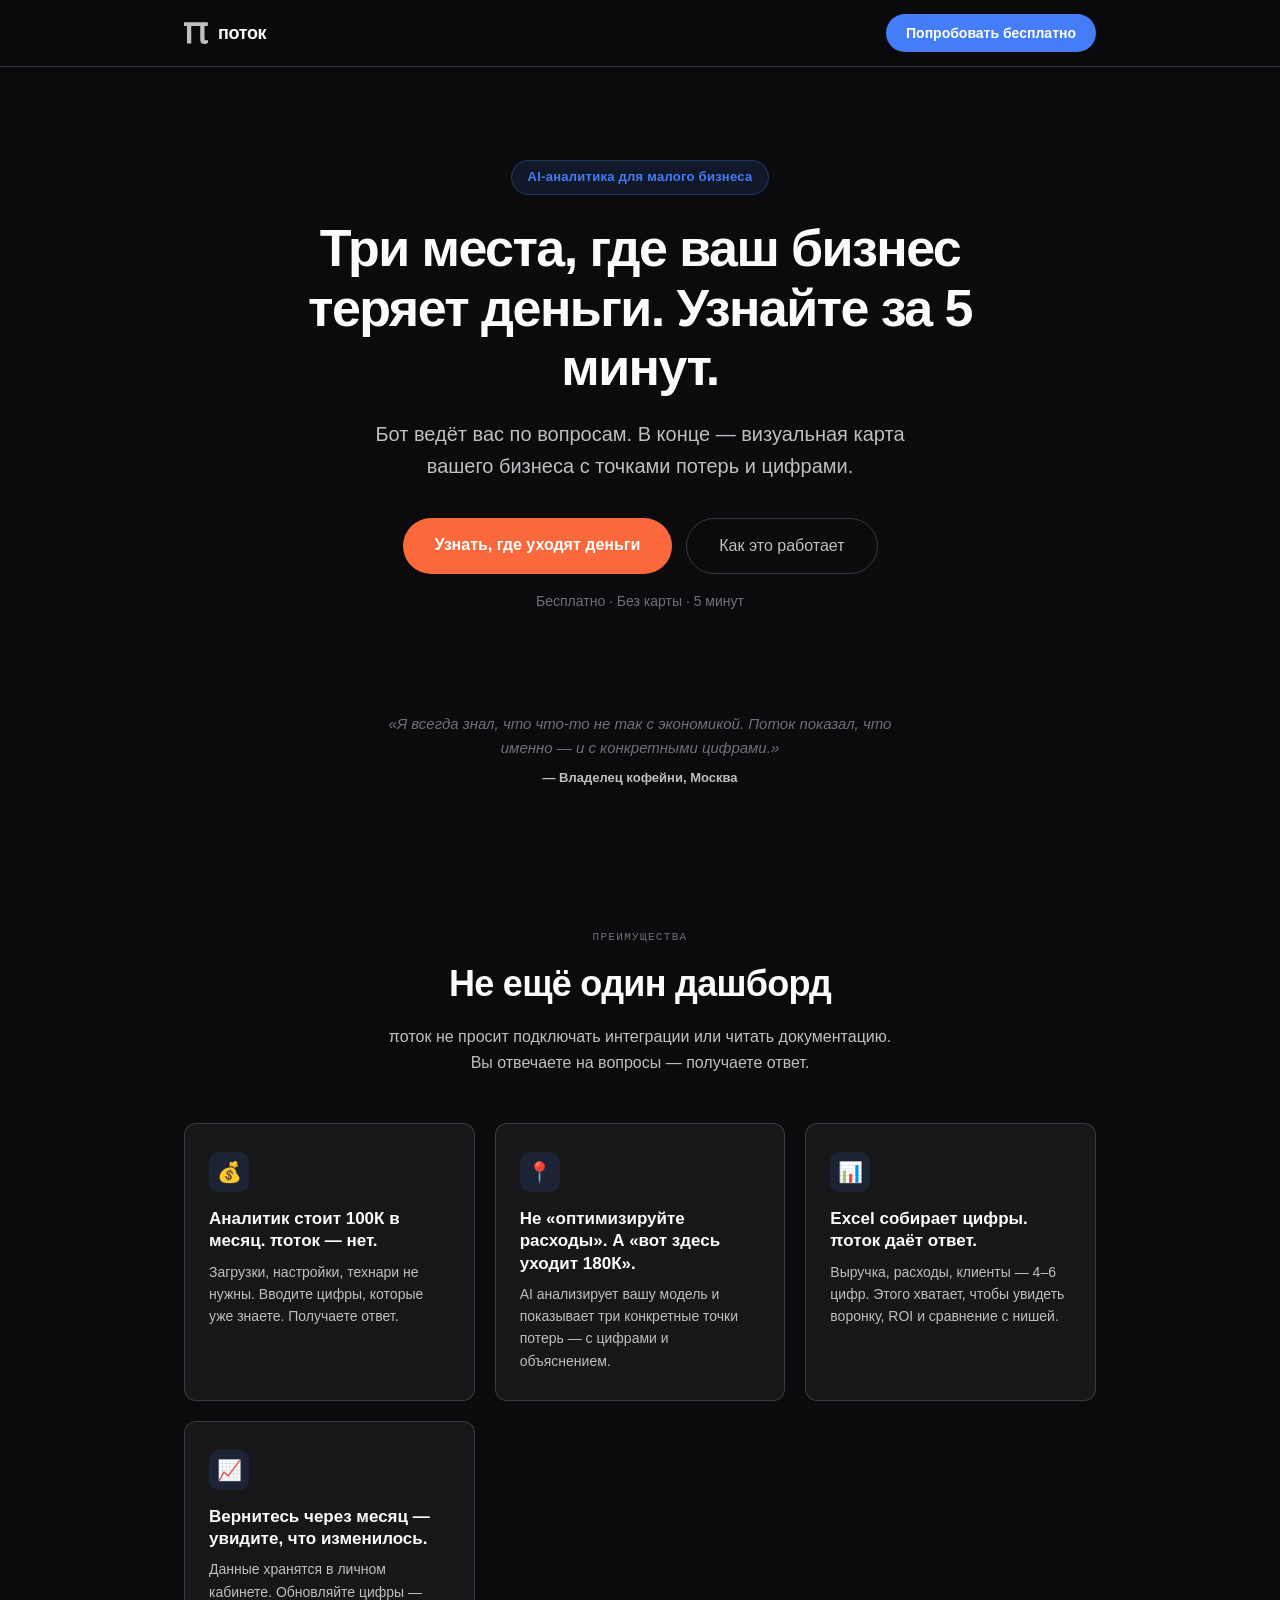
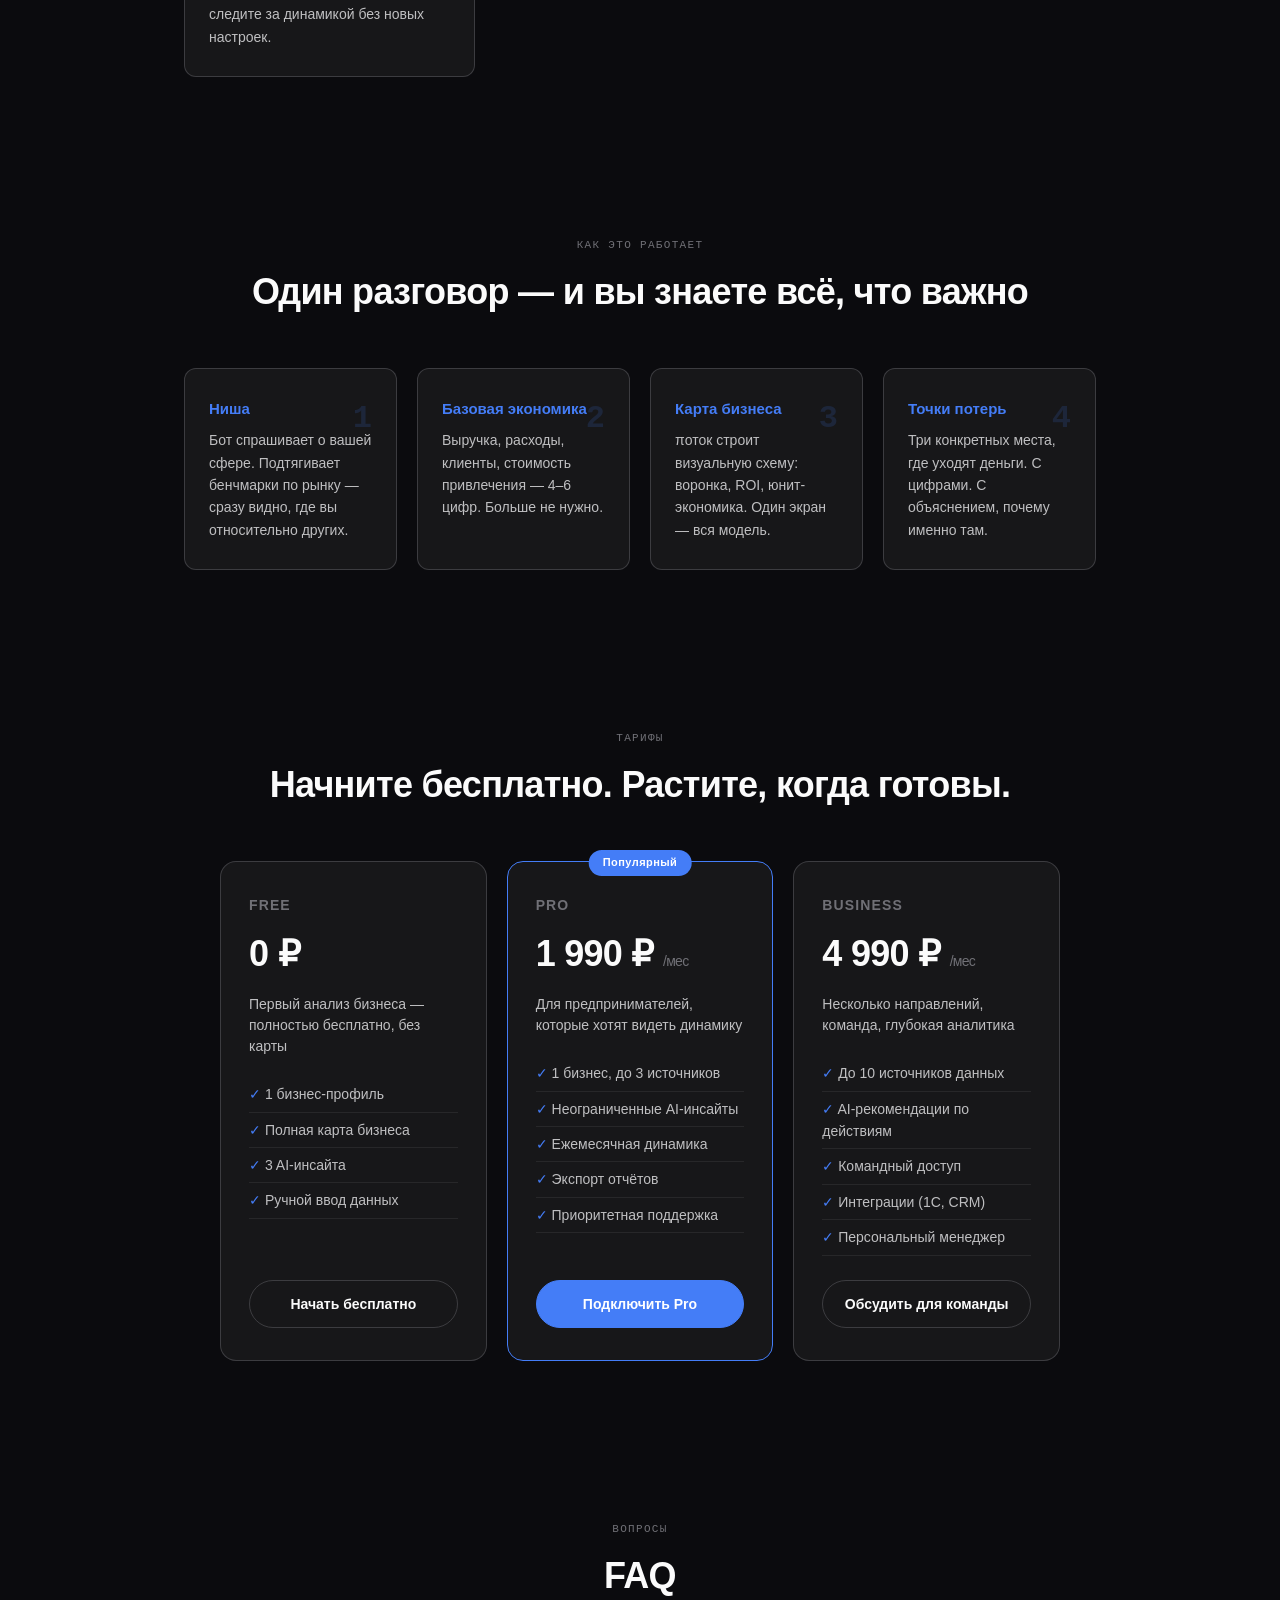
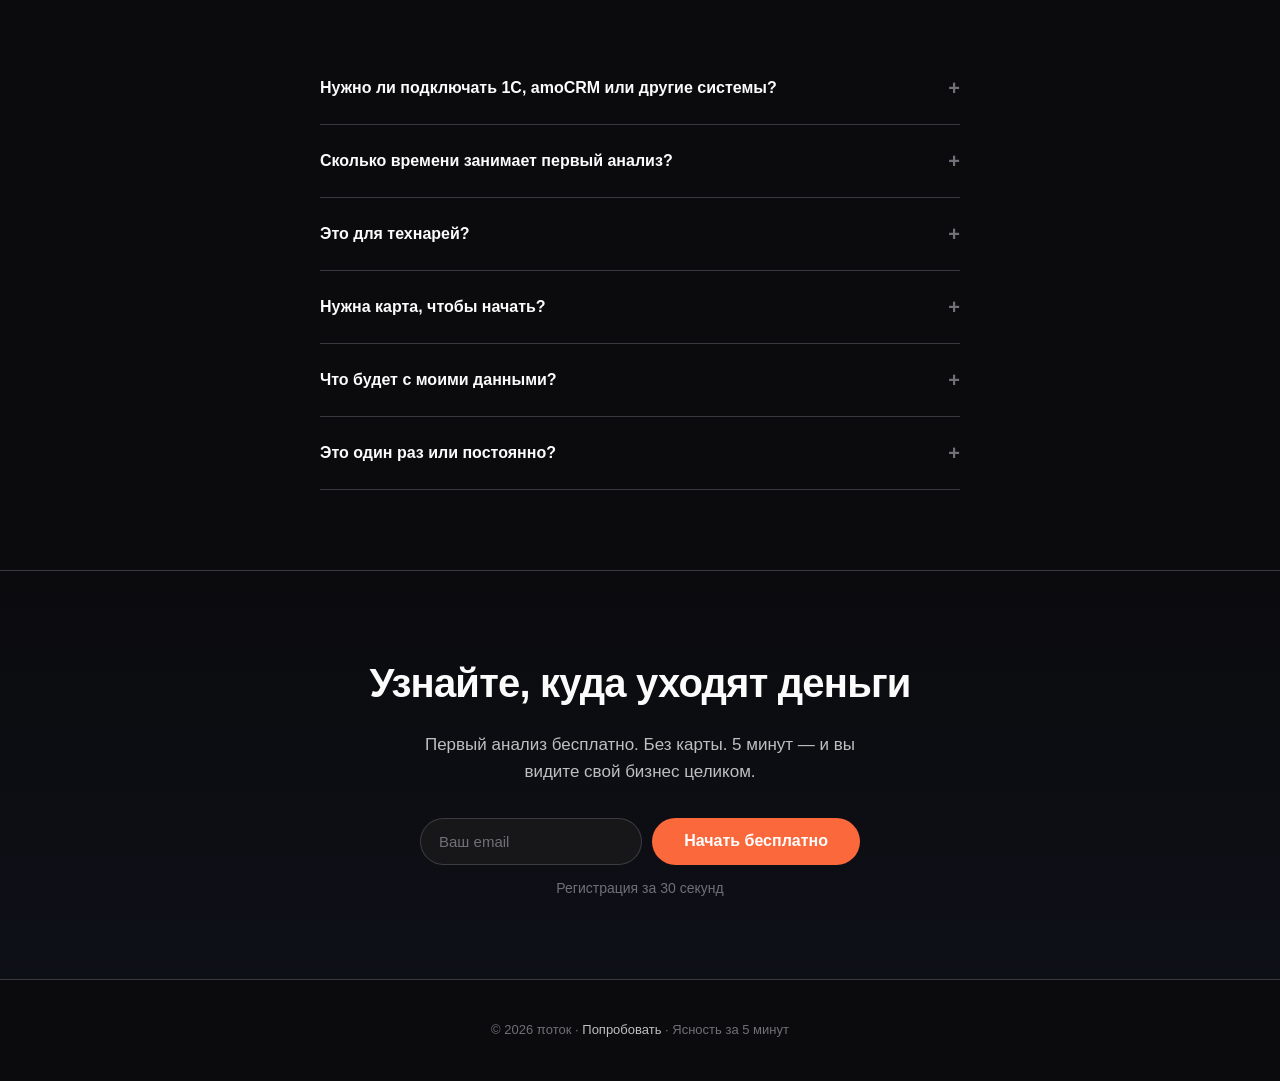
==== landing.html @ dce79876 "feat: add landing page with pricing, benefits, FAQ Single-page landing with: - Hero section (variant" ====
<!DOCTYPE html>
<html lang="ru">
<head>
<meta charset="UTF-8">
<meta name="viewport" content="width=device-width, initial-scale=1.0">
<title>πоток — Финансовая картина малого бизнеса за 5 минут</title>
<meta name="description" content="AI-аналитика для малого бизнеса. Узнайте, где ваш бизнес теряет деньги — без аналитика, за 5 минут.">
<link rel="icon" type="image/svg+xml" href='data:image/svg+xml;utf8,<svg width="32" height="29" viewBox="0 0 32 29" fill="none" xmlns="http://www.w3.org/2000/svg"><path d="M32 27.8931C31.2071 28.2621 30.433 28.5388 29.6779 28.7233C28.9605 28.9078 28.1676 29 27.2991 29C26.0531 29 25.0525 28.8155 24.2973 28.4466C23.5422 28.0776 22.9569 27.5795 22.5416 26.9523C22.164 26.2882 21.9186 25.5134 21.8053 24.6279C21.692 23.7424 21.6354 22.8015 21.6354 21.8053V5.31298H9.68496V28.6126H3.9646V5.31298H0V0H31.8301V5.31298H27.3558V20.9752C27.3558 21.381 27.3558 21.7869 27.3558 22.1927C27.3935 22.5617 27.4879 22.9122 27.6389 23.2443C27.79 23.5394 27.9976 23.7793 28.2619 23.9637C28.564 24.1482 28.9794 24.2405 29.508 24.2405C30.3009 24.2405 31.1316 24.056 32 23.687V27.8931Z" fill="%23BFBFC1"/></svg>'>
<style>
:root{
  --bg:#0B0B0E;--s1:#171719;--s2:#242426;--s3:#323235;
  --t1:#FBFBFB;--t2:#BFBFC1;--t3:#707076;
  --acc:#447DF7;--acc-hover:#5B8FF8;--acc-glow:rgba(68,125,247,.22);
  --orange:#FA683B;--orange-hover:#FB7D55;
  --border:rgba(76,76,80,.72);
  --rad:8px;
  --font:-apple-system,'Inter','Segoe UI',sans-serif;
  --mono:'Courier New','JetBrains Mono',monospace;
}
*{box-sizing:border-box;margin:0;padding:0}
html{scroll-behavior:smooth}
body{background:var(--bg);color:var(--t1);font-family:var(--font);font-size:16px;line-height:1.6}
a{color:var(--acc);text-decoration:none}
a:hover{color:var(--acc-hover)}

/* Layout */
.container{max-width:960px;margin:0 auto;padding:0 24px}
section{padding:80px 0}

/* Nav */
nav{position:fixed;top:0;left:0;right:0;z-index:100;background:rgba(11,11,14,.85);backdrop-filter:blur(12px);border-bottom:.5px solid var(--border);padding:14px 0}
nav .container{display:flex;align-items:center;justify-content:space-between}
.nav-logo{display:flex;align-items:center;gap:10px;font-size:18px;font-weight:700;color:var(--t1);letter-spacing:-.02em}
.nav-logo svg{width:24px;height:22px}
.nav-logo svg path{fill:var(--t2)}
.nav-cta{background:var(--acc);color:#fff;padding:8px 20px;border-radius:999px;font-size:14px;font-weight:600;border:none;cursor:pointer;transition:background .15s}
.nav-cta:hover{background:var(--acc-hover);color:#fff}

/* Hero */
.hero{padding:160px 0 100px;text-align:center}
.hero-badge{display:inline-block;padding:6px 16px;border-radius:999px;background:rgba(68,125,247,.12);border:.5px solid rgba(68,125,247,.28);color:var(--acc);font-size:13px;font-weight:600;margin-bottom:24px;letter-spacing:.02em}
.hero h1{font-size:clamp(32px,5vw,52px);font-weight:800;line-height:1.15;letter-spacing:-.03em;margin-bottom:20px;max-width:720px;margin-left:auto;margin-right:auto}
.hero p{font-size:clamp(16px,2vw,20px);color:var(--t2);max-width:580px;margin:0 auto 36px;line-height:1.6}
.hero-actions{display:flex;gap:14px;justify-content:center;flex-wrap:wrap}
.btn-primary{background:var(--orange);color:#fff;padding:14px 32px;border-radius:999px;font-size:16px;font-weight:700;border:none;cursor:pointer;transition:background .15s,box-shadow .15s}
.btn-primary:hover{background:var(--orange-hover);box-shadow:0 0 0 4px rgba(250,104,59,.2);color:#fff}
.btn-secondary{background:transparent;color:var(--t2);padding:14px 32px;border-radius:999px;font-size:16px;font-weight:500;border:.5px solid var(--border);cursor:pointer;transition:all .15s}
.btn-secondary:hover{border-color:var(--t3);color:var(--t1)}
.hero-meta{margin-top:16px;color:var(--t3);font-size:14px}

/* Social proof */
.proof{text-align:center;padding:0 0 60px;color:var(--t3);font-style:italic;font-size:15px;max-width:540px;margin:0 auto}
.proof span{color:var(--t2);font-style:normal;font-weight:600;display:block;margin-top:8px;font-size:13px}

/* Benefits */
.benefits{display:grid;grid-template-columns:repeat(auto-fit,minmax(280px,1fr));gap:20px}
.benefit{background:var(--s1);border:.5px solid var(--border);border-radius:12px;padding:28px 24px}
.benefit-icon{width:40px;height:40px;border-radius:10px;background:rgba(68,125,247,.12);display:flex;align-items:center;justify-content:center;font-size:20px;margin-bottom:16px}
.benefit h3{font-size:17px;font-weight:700;margin-bottom:8px;line-height:1.3}
.benefit p{color:var(--t2);font-size:14px;line-height:1.6}

/* Section headers */
.sh{text-align:center;margin-bottom:48px}
.sh-label{font-family:var(--mono);font-size:11px;color:var(--t3);text-transform:uppercase;letter-spacing:.12em;margin-bottom:8px}
.sh h2{font-size:clamp(24px,3.5vw,36px);font-weight:800;letter-spacing:-.02em}
.sh p{color:var(--t2);font-size:16px;margin-top:12px;max-width:520px;margin-left:auto;margin-right:auto}

/* Steps */
.steps{display:grid;grid-template-columns:repeat(auto-fit,minmax(200px,1fr));gap:20px;counter-reset:step}
.step{position:relative;background:var(--s1);border:.5px solid var(--border);border-radius:12px;padding:28px 24px;counter-increment:step}
.step::before{content:counter(step);position:absolute;top:24px;right:24px;font-family:var(--mono);font-size:32px;font-weight:900;color:rgba(68,125,247,.15)}
.step h4{font-size:15px;font-weight:700;margin-bottom:8px;color:var(--acc)}
.step p{color:var(--t2);font-size:14px;line-height:1.6}

/* Pricing */
.pricing{display:grid;grid-template-columns:repeat(auto-fit,minmax(260px,1fr));gap:20px;max-width:840px;margin:0 auto}
.price-card{background:var(--s1);border:.5px solid var(--border);border-radius:16px;padding:32px 28px;display:flex;flex-direction:column}
.price-card.featured{border-color:var(--acc);position:relative}
.price-card.featured::after{content:'Популярный';position:absolute;top:-12px;left:50%;transform:translateX(-50%);background:var(--acc);color:#fff;font-size:11px;font-weight:700;padding:4px 14px;border-radius:999px;letter-spacing:.04em}
.price-name{font-size:14px;font-weight:600;color:var(--t3);text-transform:uppercase;letter-spacing:.08em;margin-bottom:8px}
.price-amount{font-size:36px;font-weight:800;letter-spacing:-.02em}
.price-amount span{font-size:14px;font-weight:400;color:var(--t3)}
.price-desc{color:var(--t2);font-size:14px;margin:12px 0 20px;line-height:1.5}
.price-features{list-style:none;margin-bottom:24px;flex:1}
.price-features li{padding:6px 0;font-size:14px;color:var(--t2);border-bottom:.5px solid rgba(76,76,80,.3)}
.price-features li::before{content:'✓ ';color:var(--acc)}
.price-btn{display:block;text-align:center;padding:12px;border-radius:999px;font-weight:600;font-size:14px;border:.5px solid var(--border);color:var(--t1);cursor:pointer;transition:all .15s;background:transparent}
.price-btn:hover{border-color:var(--acc);color:var(--acc)}
.price-card.featured .price-btn{background:var(--acc);border-color:var(--acc);color:#fff}
.price-card.featured .price-btn:hover{background:var(--acc-hover);border-color:var(--acc-hover);color:#fff}

/* FAQ */
.faq{max-width:640px;margin:0 auto}
.faq-item{border-bottom:.5px solid var(--border);padding:20px 0}
.faq-q{font-weight:700;font-size:16px;cursor:pointer;display:flex;justify-content:space-between;align-items:center}
.faq-q::after{content:'+';font-size:20px;color:var(--t3);flex-shrink:0;transition:transform .2s}
.faq-item.open .faq-q::after{transform:rotate(45deg)}
.faq-a{color:var(--t2);font-size:15px;line-height:1.65;max-height:0;overflow:hidden;transition:max-height .3s ease,padding .3s ease}
.faq-item.open .faq-a{max-height:200px;padding-top:12px}

/* CTA bottom */
.cta-bottom{text-align:center;background:linear-gradient(180deg,transparent,rgba(68,125,247,.04));border-top:.5px solid var(--border);padding:80px 0}
.cta-bottom h2{font-size:clamp(24px,4vw,40px);font-weight:800;letter-spacing:-.02em;margin-bottom:16px}
.cta-bottom p{color:var(--t2);font-size:17px;margin-bottom:32px;max-width:480px;margin-left:auto;margin-right:auto}

/* Footer */
footer{padding:40px 0;text-align:center;color:var(--t3);font-size:13px;border-top:.5px solid var(--border)}
footer a{color:var(--t2)}

/* Email form */
.email-form{display:flex;gap:10px;max-width:440px;margin:0 auto;flex-wrap:wrap;justify-content:center}
.email-form input{flex:1;min-width:220px;padding:14px 18px;border-radius:999px;border:.5px solid var(--border);background:var(--s1);color:var(--t1);font-size:15px;outline:none;transition:border-color .15s}
.email-form input:focus{border-color:var(--acc)}
.email-form input::placeholder{color:var(--t3)}
</style>
</head>
<body>

<nav>
  <div class="container">
    <a href="#" class="nav-logo">
      <svg width="24" height="22" viewBox="0 0 32 29" fill="none"><path d="M32 27.8931C31.2071 28.2621 30.433 28.5388 29.6779 28.7233C28.9605 28.9078 28.1676 29 27.2991 29C26.0531 29 25.0525 28.8155 24.2973 28.4466C23.5422 28.0776 22.9569 27.5795 22.5416 26.9523C22.164 26.2882 21.9186 25.5134 21.8053 24.6279C21.692 23.7424 21.6354 22.8015 21.6354 21.8053V5.31298H9.68496V28.6126H3.9646V5.31298H0V0H31.8301V5.31298H27.3558V20.9752C27.3558 21.381 27.3558 21.7869 27.3558 22.1927C27.3935 22.5617 27.4879 22.9122 27.6389 23.2443C27.79 23.5394 27.9976 23.7793 28.2619 23.9637C28.564 24.1482 28.9794 24.2405 29.508 24.2405C30.3009 24.2405 31.1316 24.056 32 23.687V27.8931Z" fill="#BFBFC1"/></svg>
      поток
    </a>
    <a href="#pricing" class="nav-cta">Попробовать бесплатно</a>
  </div>
</nav>

<section class="hero">
  <div class="container">
    <div class="hero-badge">AI-аналитика для малого бизнеса</div>
    <h1>Три места, где ваш бизнес теряет деньги. Узнайте за 5 минут.</h1>
    <p>Бот ведёт вас по вопросам. В конце — визуальная карта вашего бизнеса с точками потерь и цифрами.</p>
    <div class="hero-actions">
      <a href="potok.html" class="btn-primary">Узнать, где уходят деньги</a>
      <a href="#how" class="btn-secondary">Как это работает</a>
    </div>
    <div class="hero-meta">Бесплатно · Без карты · 5 минут</div>
  </div>
</section>

<div class="proof container">
  «Я всегда знал, что что-то не так с экономикой. Поток показал, что именно — и с конкретными цифрами.»
  <span>— Владелец кофейни, Москва</span>
</div>

<section id="benefits">
  <div class="container">
    <div class="sh">
      <div class="sh-label">Преимущества</div>
      <h2>Не ещё один дашборд</h2>
      <p>πоток не просит подключать интеграции или читать документацию. Вы отвечаете на вопросы — получаете ответ.</p>
    </div>
    <div class="benefits">
      <div class="benefit">
        <div class="benefit-icon">💰</div>
        <h3>Аналитик стоит 100К в месяц. πоток — нет.</h3>
        <p>Загрузки, настройки, технари не нужны. Вводите цифры, которые уже знаете. Получаете ответ.</p>
      </div>
      <div class="benefit">
        <div class="benefit-icon">📍</div>
        <h3>Не «оптимизируйте расходы». А «вот здесь уходит 180К».</h3>
        <p>AI анализирует вашу модель и показывает три конкретные точки потерь — с цифрами и объяснением.</p>
      </div>
      <div class="benefit">
        <div class="benefit-icon">📊</div>
        <h3>Excel собирает цифры. πоток даёт ответ.</h3>
        <p>Выручка, расходы, клиенты — 4–6 цифр. Этого хватает, чтобы увидеть воронку, ROI и сравнение с нишей.</p>
      </div>
      <div class="benefit">
        <div class="benefit-icon">📈</div>
        <h3>Вернитесь через месяц — увидите, что изменилось.</h3>
        <p>Данные хранятся в личном кабинете. Обновляйте цифры — следите за динамикой без новых настроек.</p>
      </div>
    </div>
  </div>
</section>

<section id="how">
  <div class="container">
    <div class="sh">
      <div class="sh-label">Как это работает</div>
      <h2>Один разговор — и вы знаете всё, что важно</h2>
    </div>
    <div class="steps">
      <div class="step">
        <h4>Ниша</h4>
        <p>Бот спрашивает о вашей сфере. Подтягивает бенчмарки по рынку — сразу видно, где вы относительно других.</p>
      </div>
      <div class="step">
        <h4>Базовая экономика</h4>
        <p>Выручка, расходы, клиенты, стоимость привлечения — 4–6 цифр. Больше не нужно.</p>
      </div>
      <div class="step">
        <h4>Карта бизнеса</h4>
        <p>πоток строит визуальную схему: воронка, ROI, юнит-экономика. Один экран — вся модель.</p>
      </div>
      <div class="step">
        <h4>Точки потерь</h4>
        <p>Три конкретных места, где уходят деньги. С цифрами. С объяснением, почему именно там.</p>
      </div>
    </div>
  </div>
</section>

<section id="pricing">
  <div class="container">
    <div class="sh">
      <div class="sh-label">Тарифы</div>
      <h2>Начните бесплатно. Растите, когда готовы.</h2>
    </div>
    <div class="pricing">
      <div class="price-card">
        <div class="price-name">Free</div>
        <div class="price-amount">0 ₽</div>
        <div class="price-desc">Первый анализ бизнеса — полностью бесплатно, без карты</div>
        <ul class="price-features">
          <li>1 бизнес-профиль</li>
          <li>Полная карта бизнеса</li>
          <li>3 AI-инсайта</li>
          <li>Ручной ввод данных</li>
        </ul>
        <a href="potok.html" class="price-btn">Начать бесплатно</a>
      </div>
      <div class="price-card featured">
        <div class="price-name">Pro</div>
        <div class="price-amount">1 990 ₽ <span>/мес</span></div>
        <div class="price-desc">Для предпринимателей, которые хотят видеть динамику</div>
        <ul class="price-features">
          <li>1 бизнес, до 3 источников</li>
          <li>Неограниченные AI-инсайты</li>
          <li>Ежемесячная динамика</li>
          <li>Экспорт отчётов</li>
          <li>Приоритетная поддержка</li>
        </ul>
        <a href="potok.html" class="price-btn">Подключить Pro</a>
      </div>
      <div class="price-card">
        <div class="price-name">Business</div>
        <div class="price-amount">4 990 ₽ <span>/мес</span></div>
        <div class="price-desc">Несколько направлений, команда, глубокая аналитика</div>
        <ul class="price-features">
          <li>До 10 источников данных</li>
          <li>AI-рекомендации по действиям</li>
          <li>Командный доступ</li>
          <li>Интеграции (1С, CRM)</li>
          <li>Персональный менеджер</li>
        </ul>
        <a href="potok.html" class="price-btn">Обсудить для команды</a>
      </div>
    </div>
  </div>
</section>

<section>
  <div class="container">
    <div class="sh">
      <div class="sh-label">Вопросы</div>
      <h2>FAQ</h2>
    </div>
    <div class="faq">
      <div class="faq-item">
        <div class="faq-q">Нужно ли подключать 1С, amoCRM или другие системы?</div>
        <div class="faq-a">Нет. Вы вводите цифры вручную — те, что уже знаете. Интеграции есть в Business-тарифе, если захотите ускорить процесс.</div>
      </div>
      <div class="faq-item">
        <div class="faq-q">Сколько времени занимает первый анализ?</div>
        <div class="faq-a">Около 5 минут. Обновление данных в следующий раз — 2–3 минуты.</div>
      </div>
      <div class="faq-item">
        <div class="faq-q">Это для технарей?</div>
        <div class="faq-a">Нет. Нужно знать свою выручку и основные расходы — больше ничего.</div>
      </div>
      <div class="faq-item">
        <div class="faq-q">Нужна карта, чтобы начать?</div>
        <div class="faq-a">Нет. Free-тариф полностью бесплатный: регистрация без карты, полный первый анализ, три AI-инсайта.</div>
      </div>
      <div class="faq-item">
        <div class="faq-q">Что будет с моими данными?</div>
        <div class="faq-a">Данные хранятся в вашем личном кабинете. Никакого публичного доступа, никаких передач третьим лицам.</div>
      </div>
      <div class="faq-item">
        <div class="faq-q">Это один раз или постоянно?</div>
        <div class="faq-a">Как хотите. Можно использовать как разовый аудит. Или возвращаться каждый месяц — обновлять цифры и видеть динамику.</div>
      </div>
    </div>
  </div>
</section>

<section class="cta-bottom">
  <div class="container">
    <h2>Узнайте, куда уходят деньги</h2>
    <p>Первый анализ бесплатно. Без карты. 5 минут — и вы видите свой бизнес целиком.</p>
    <form class="email-form" action="https://formspree.io/f/placeholder" method="POST">
      <input type="email" name="email" placeholder="Ваш email" required>
      <button type="submit" class="btn-primary">Начать бесплатно</button>
    </form>
    <div class="hero-meta" style="margin-top:12px">Регистрация за 30 секунд</div>
  </div>
</section>

<footer>
  <div class="container">
    <p>© 2026 πоток · <a href="potok.html">Попробовать</a> · Ясность за 5 минут</p>
  </div>
</footer>

<script>
document.querySelectorAll('.faq-q').forEach(q=>{
  q.addEventListener('click',()=>{
    const item=q.parentElement;
    item.classList.toggle('open');
  });
});
</script>
</body>
</html>
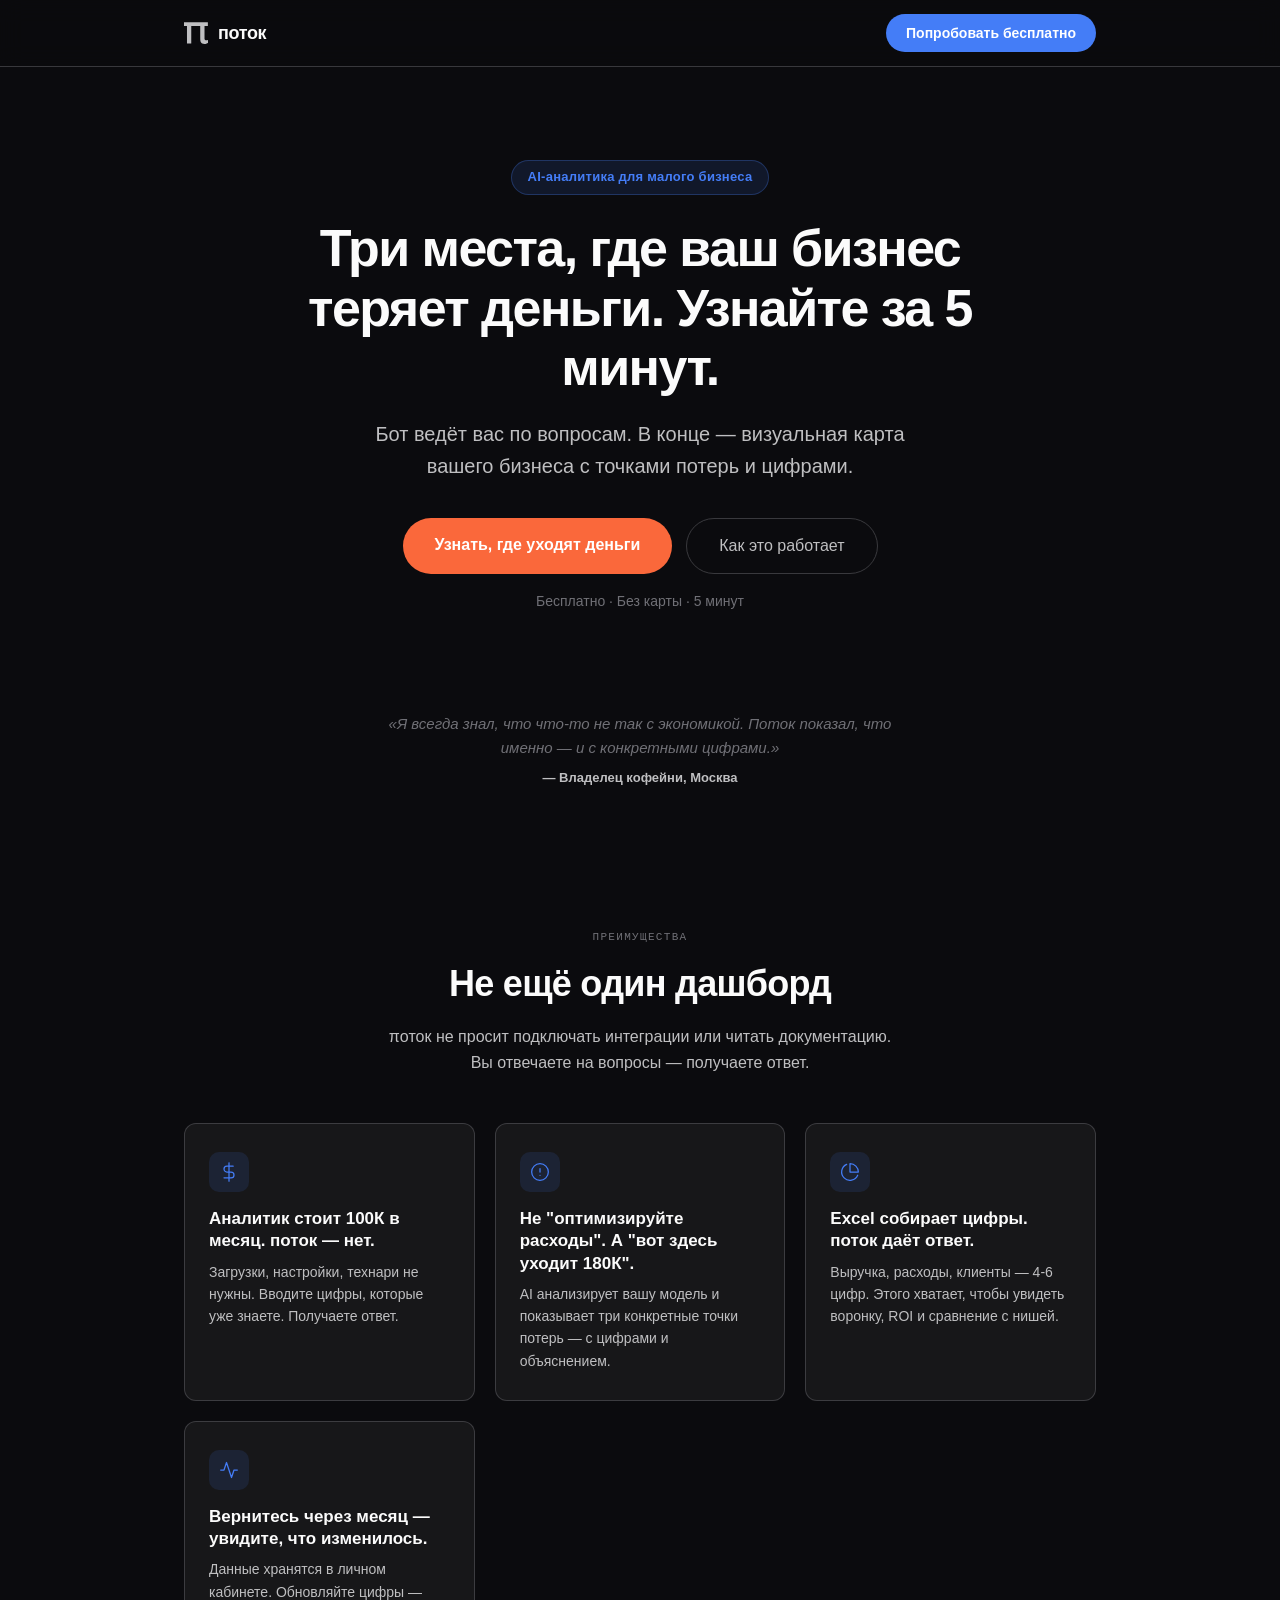
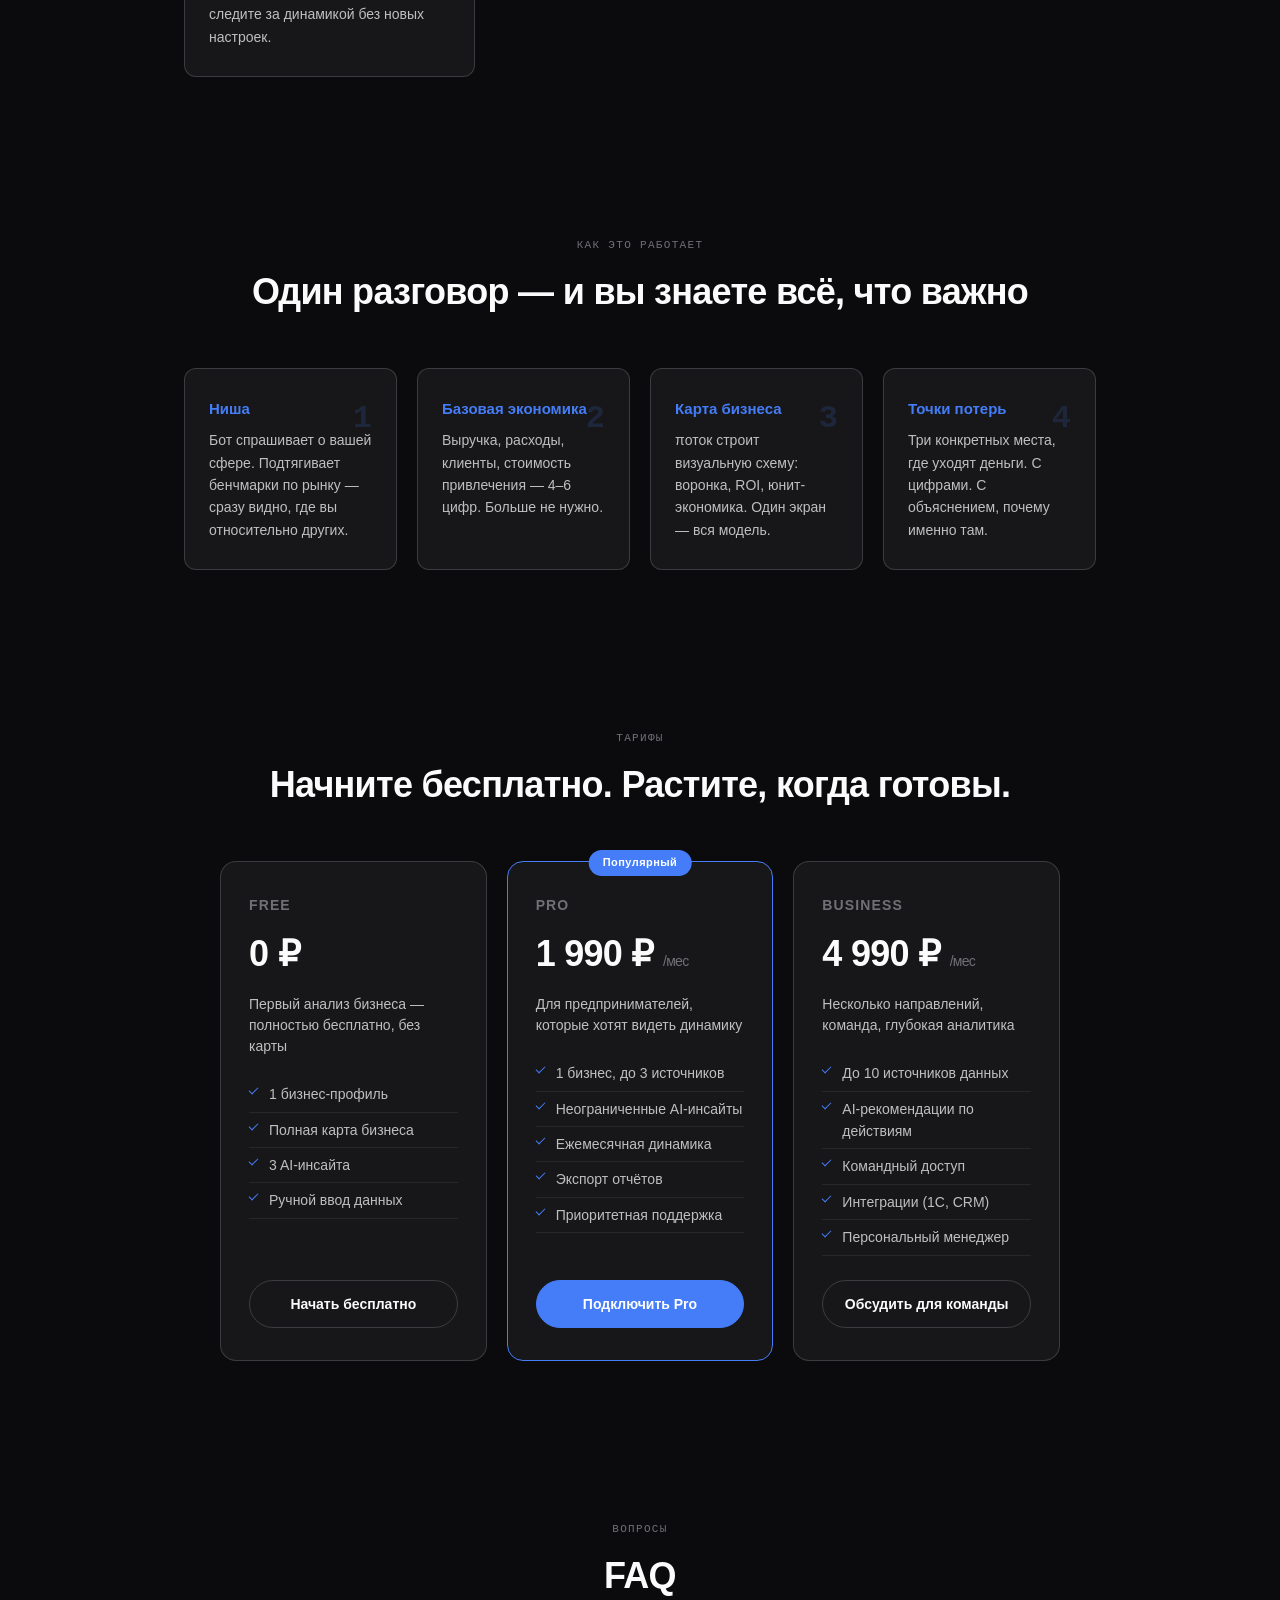
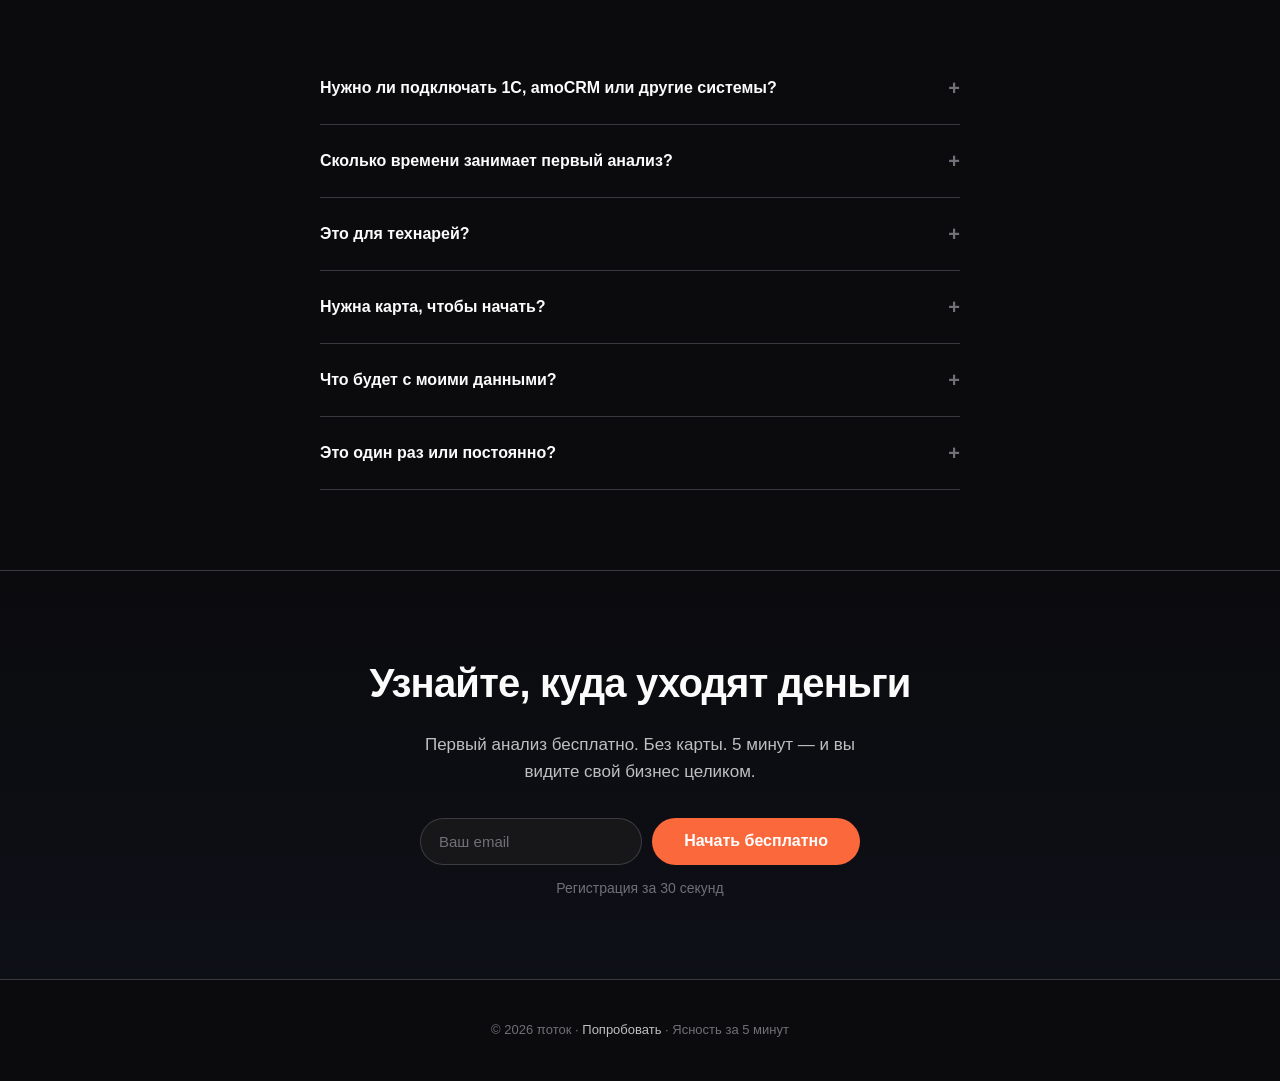
==== commit ff0b2ec5: "fix: replace emoji icons with SVG, gear icon for settings - Replace palette emoji (🎨) with linear ge" ====
--- a/landing.html
+++ b/landing.html
@@ -83,7 +83,8 @@
 .price-desc{color:var(--t2);font-size:14px;margin:12px 0 20px;line-height:1.5}
 .price-features{list-style:none;margin-bottom:24px;flex:1}
 .price-features li{padding:6px 0;font-size:14px;color:var(--t2);border-bottom:.5px solid rgba(76,76,80,.3)}
-.price-features li::before{content:'✓ ';color:var(--acc)}
+.price-features li{padding-left:20px;position:relative}
+.price-features li::before{content:'';position:absolute;left:0;top:10px;width:8px;height:4px;border-left:1.5px solid var(--acc);border-bottom:1.5px solid var(--acc);transform:rotate(-45deg)}
 .price-btn{display:block;text-align:center;padding:12px;border-radius:999px;font-weight:600;font-size:14px;border:.5px solid var(--border);color:var(--t1);cursor:pointer;transition:all .15s;background:transparent}
 .price-btn:hover{border-color:var(--acc);color:var(--acc)}
 .price-card.featured .price-btn{background:var(--acc);border-color:var(--acc);color:#fff}
@@ -153,22 +154,22 @@
     </div>
     <div class="benefits">
       <div class="benefit">
-        <div class="benefit-icon">💰</div>
-        <h3>Аналитик стоит 100К в месяц. πоток — нет.</h3>
+        <div class="benefit-icon"><svg width="20" height="20" viewBox="0 0 24 24" fill="none" stroke="var(--acc)" stroke-width="1.5" stroke-linecap="round" stroke-linejoin="round"><line x1="12" y1="1" x2="12" y2="23"/><path d="M17 5H9.5a3.5 3.5 0 0 0 0 7h5a3.5 3.5 0 0 1 0 7H6"/></svg></div>
+        <h3>Аналитик стоит 100К в месяц. поток — нет.</h3>
         <p>Загрузки, настройки, технари не нужны. Вводите цифры, которые уже знаете. Получаете ответ.</p>
       </div>
       <div class="benefit">
-        <div class="benefit-icon">📍</div>
-        <h3>Не «оптимизируйте расходы». А «вот здесь уходит 180К».</h3>
+        <div class="benefit-icon"><svg width="20" height="20" viewBox="0 0 24 24" fill="none" stroke="var(--acc)" stroke-width="1.5" stroke-linecap="round" stroke-linejoin="round"><circle cx="12" cy="12" r="10"/><line x1="12" y1="8" x2="12" y2="12"/><line x1="12" y1="16" x2="12.01" y2="16"/></svg></div>
+        <h3>Не "оптимизируйте расходы". А "вот здесь уходит 180К".</h3>
         <p>AI анализирует вашу модель и показывает три конкретные точки потерь — с цифрами и объяснением.</p>
       </div>
       <div class="benefit">
-        <div class="benefit-icon">📊</div>
-        <h3>Excel собирает цифры. πоток даёт ответ.</h3>
-        <p>Выручка, расходы, клиенты — 4–6 цифр. Этого хватает, чтобы увидеть воронку, ROI и сравнение с нишей.</p>
+        <div class="benefit-icon"><svg width="20" height="20" viewBox="0 0 24 24" fill="none" stroke="var(--acc)" stroke-width="1.5" stroke-linecap="round" stroke-linejoin="round"><path d="M21.21 15.89A10 10 0 1 1 8 2.83"/><path d="M22 12A10 10 0 0 0 12 2v10z"/></svg></div>
+        <h3>Excel собирает цифры. поток даёт ответ.</h3>
+        <p>Выручка, расходы, клиенты — 4-6 цифр. Этого хватает, чтобы увидеть воронку, ROI и сравнение с нишей.</p>
       </div>
       <div class="benefit">
-        <div class="benefit-icon">📈</div>
+        <div class="benefit-icon"><svg width="20" height="20" viewBox="0 0 24 24" fill="none" stroke="var(--acc)" stroke-width="1.5" stroke-linecap="round" stroke-linejoin="round"><polyline points="22 12 18 12 15 21 9 3 6 12 2 12"/></svg></div>
         <h3>Вернитесь через месяц — увидите, что изменилось.</h3>
         <p>Данные хранятся в личном кабинете. Обновляйте цифры — следите за динамикой без новых настроек.</p>
       </div>
@@ -291,10 +292,15 @@
   <div class="container">
     <h2>Узнайте, куда уходят деньги</h2>
     <p>Первый анализ бесплатно. Без карты. 5 минут — и вы видите свой бизнес целиком.</p>
-    <form class="email-form" action="https://formspree.io/f/placeholder" method="POST">
+    <form class="email-form" id="waitlist-form" action="https://formsubmit.co/potok.waitlist@gmail.com" method="POST">
+      <input type="hidden" name="_subject" value="πоток waitlist">
+      <input type="hidden" name="_captcha" value="false">
+      <input type="hidden" name="_next" value="https://gh0stcreator.github.io/potok/landing.html#thankyou">
+      <input type="text" name="_honey" style="display:none">
       <input type="email" name="email" placeholder="Ваш email" required>
       <button type="submit" class="btn-primary">Начать бесплатно</button>
     </form>
+    <div id="form-success" style="display:none;color:var(--acc);font-weight:600;font-size:17px;margin-top:16px">Спасибо! Мы свяжемся с вами в ближайшее время.</div>
     <div class="hero-meta" style="margin-top:12px">Регистрация за 30 секунд</div>
   </div>
 </section>
@@ -312,6 +318,13 @@
     item.classList.toggle('open');
   });
 });
+
+if(window.location.hash==='#thankyou'){
+  const f=document.getElementById('waitlist-form');
+  const s=document.getElementById('form-success');
+  if(f)f.style.display='none';
+  if(s)s.style.display='block';
+}
 </script>
 </body>
 </html>
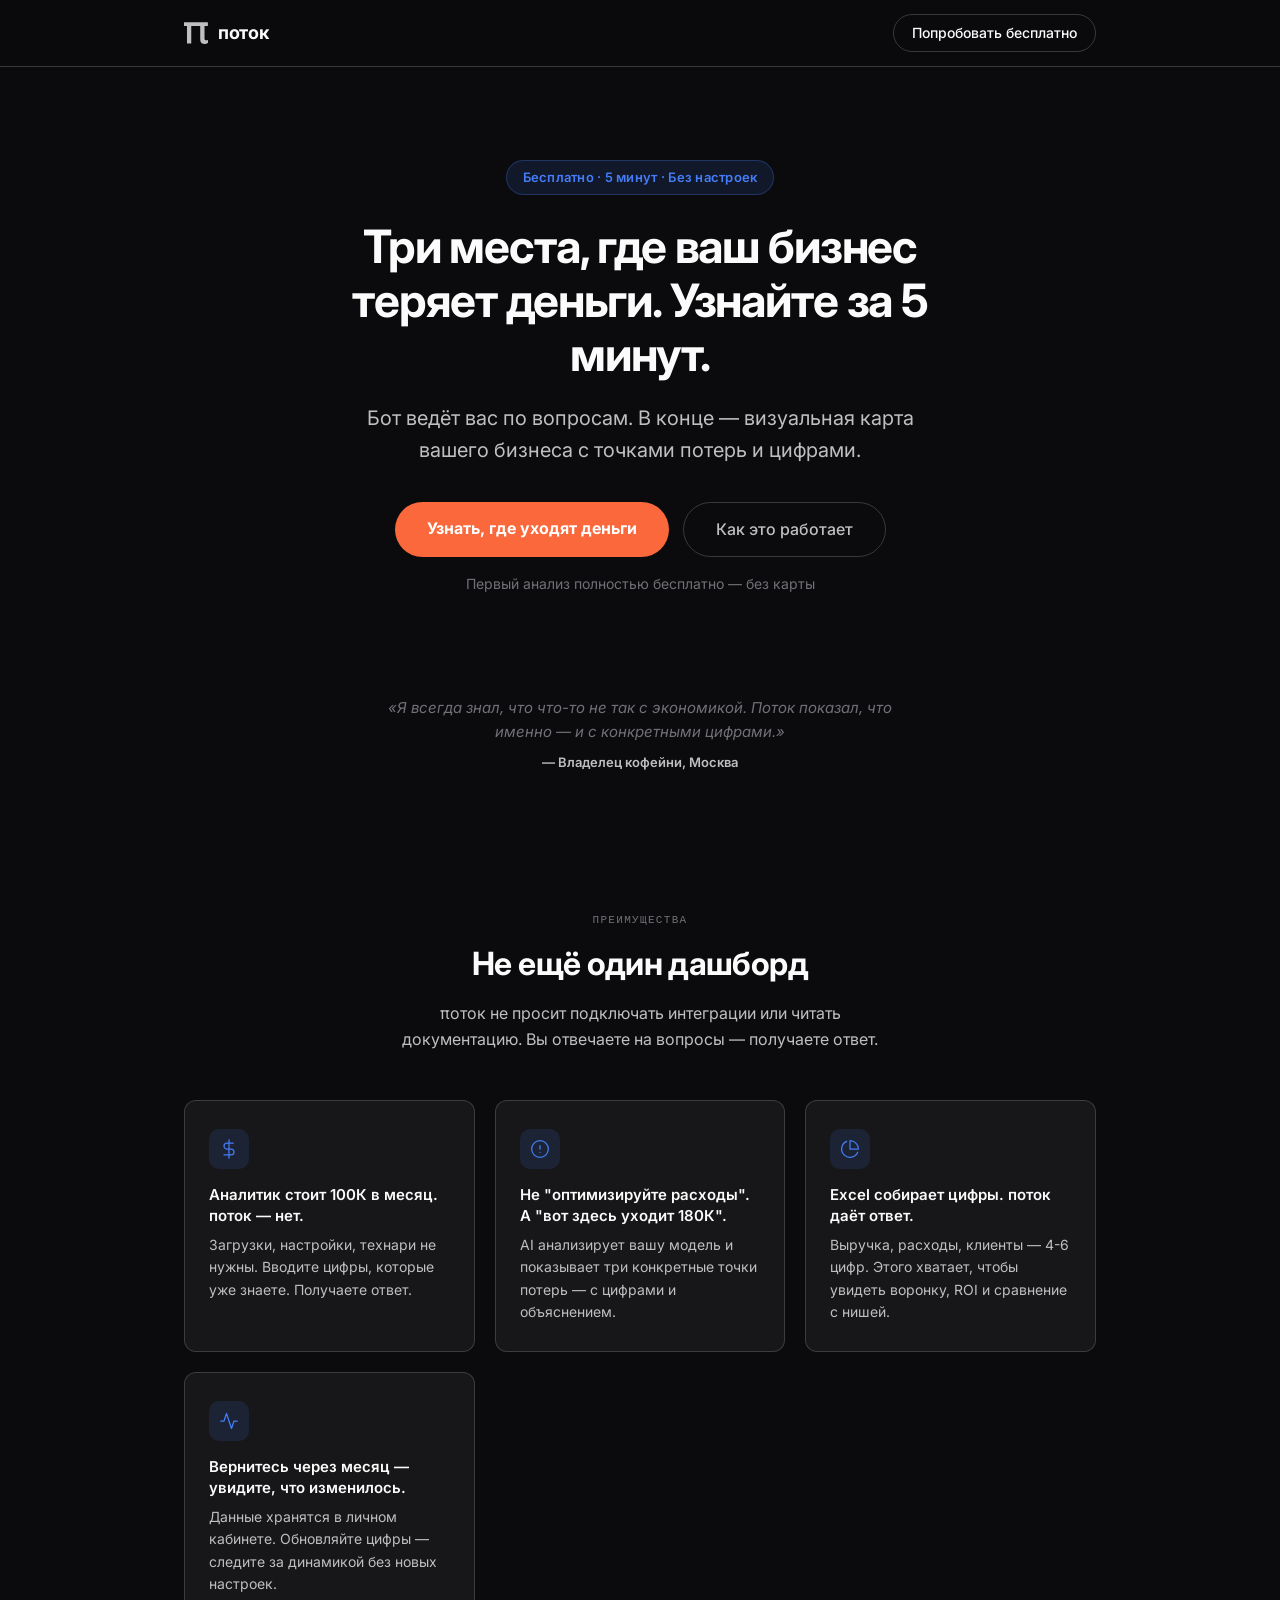
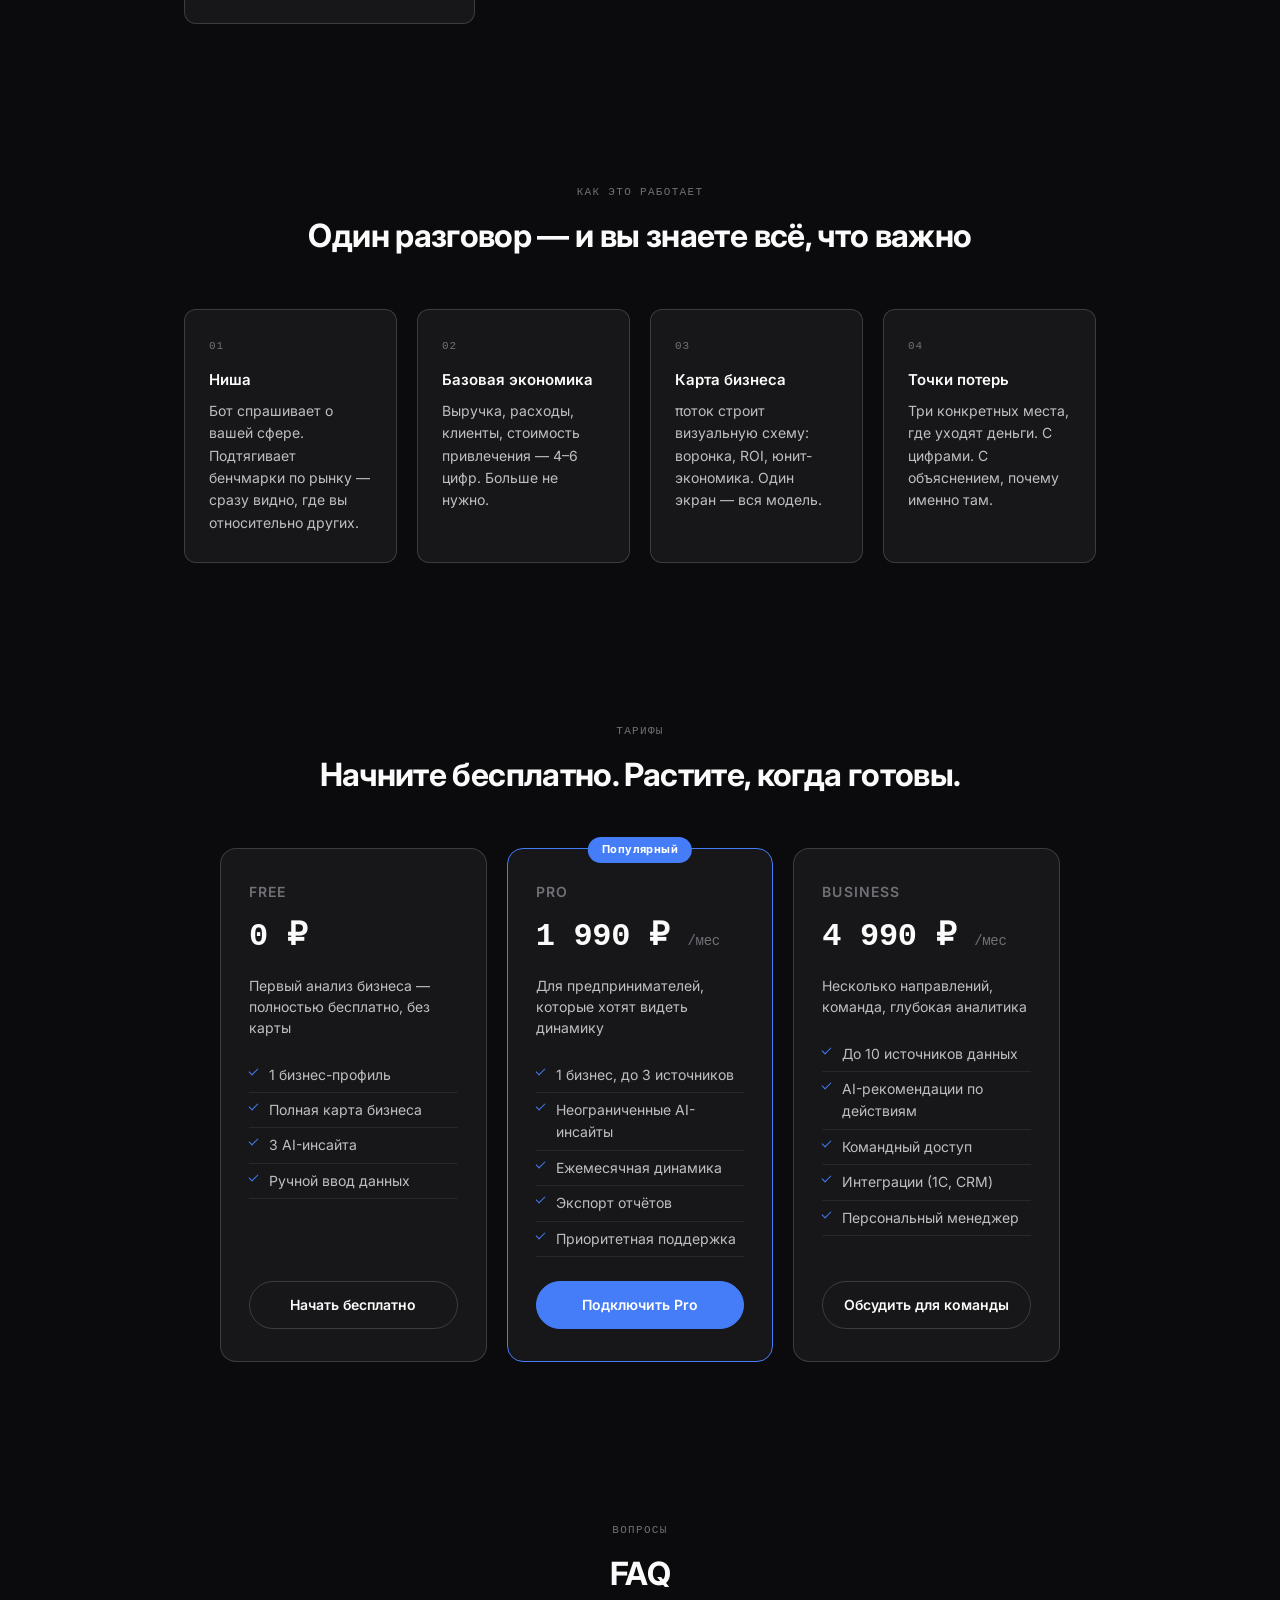
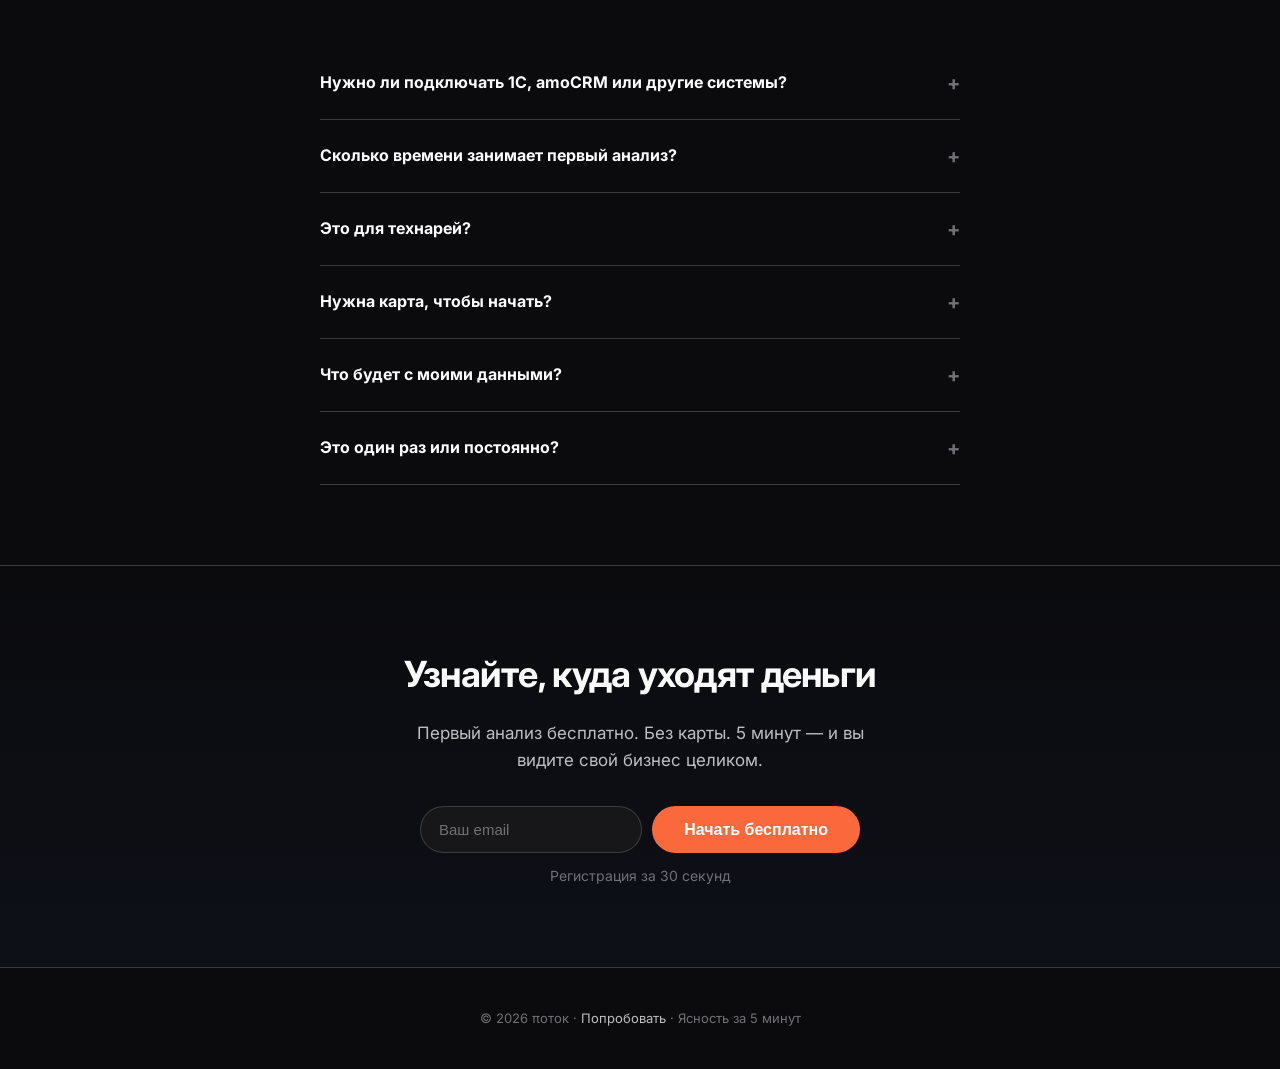
==== commit 8e85d4c4: "landing: design review fixes — typography, hierarchy, font loading Аудит лендинга по задаче THE-62. " ====
--- a/landing.html
+++ b/landing.html
@@ -6,6 +6,9 @@
 <title>πоток — Финансовая картина малого бизнеса за 5 минут</title>
 <meta name="description" content="AI-аналитика для малого бизнеса. Узнайте, где ваш бизнес теряет деньги — без аналитика, за 5 минут.">
 <link rel="icon" type="image/svg+xml" href='data:image/svg+xml;utf8,<svg width="32" height="29" viewBox="0 0 32 29" fill="none" xmlns="http://www.w3.org/2000/svg"><path d="M32 27.8931C31.2071 28.2621 30.433 28.5388 29.6779 28.7233C28.9605 28.9078 28.1676 29 27.2991 29C26.0531 29 25.0525 28.8155 24.2973 28.4466C23.5422 28.0776 22.9569 27.5795 22.5416 26.9523C22.164 26.2882 21.9186 25.5134 21.8053 24.6279C21.692 23.7424 21.6354 22.8015 21.6354 21.8053V5.31298H9.68496V28.6126H3.9646V5.31298H0V0H31.8301V5.31298H27.3558V20.9752C27.3558 21.381 27.3558 21.7869 27.3558 22.1927C27.3935 22.5617 27.4879 22.9122 27.6389 23.2443C27.79 23.5394 27.9976 23.7793 28.2619 23.9637C28.564 24.1482 28.9794 24.2405 29.508 24.2405C30.3009 24.2405 31.1316 24.056 32 23.687V27.8931Z" fill="%23BFBFC1"/></svg>'>
+<link rel="preconnect" href="https://fonts.googleapis.com">
+<link rel="preconnect" href="https://fonts.gstatic.com" crossorigin>
+<link href="https://fonts.googleapis.com/css2?family=Inter:wght@400;500;600;700&display=swap" rel="stylesheet">
 <style>
 :root{
   --bg:#0B0B0E;--s1:#171719;--s2:#242426;--s3:#323235;
@@ -14,8 +17,8 @@
   --orange:#FA683B;--orange-hover:#FB7D55;
   --border:rgba(76,76,80,.72);
   --rad:8px;
-  --font:-apple-system,'Inter','Segoe UI',sans-serif;
-  --mono:'Courier New','JetBrains Mono',monospace;
+  --font:'Inter',-apple-system,'Segoe UI',sans-serif;
+  --mono:'JetBrains Mono','Courier New',monospace;
 }
 *{box-sizing:border-box;margin:0;padding:0}
 html{scroll-behavior:smooth}
@@ -33,13 +36,13 @@
 .nav-logo{display:flex;align-items:center;gap:10px;font-size:18px;font-weight:700;color:var(--t1);letter-spacing:-.02em}
 .nav-logo svg{width:24px;height:22px}
 .nav-logo svg path{fill:var(--t2)}
-.nav-cta{background:var(--acc);color:#fff;padding:8px 20px;border-radius:999px;font-size:14px;font-weight:600;border:none;cursor:pointer;transition:background .15s}
-.nav-cta:hover{background:var(--acc-hover);color:#fff}
+.nav-cta{background:transparent;color:var(--t1);padding:7px 18px;border-radius:999px;font-size:14px;font-weight:500;border:.5px solid var(--border);cursor:pointer;transition:all .15s}
+.nav-cta:hover{border-color:var(--t3);color:var(--t1);background:rgba(255,255,255,.04)}
 
 /* Hero */
 .hero{padding:160px 0 100px;text-align:center}
 .hero-badge{display:inline-block;padding:6px 16px;border-radius:999px;background:rgba(68,125,247,.12);border:.5px solid rgba(68,125,247,.28);color:var(--acc);font-size:13px;font-weight:600;margin-bottom:24px;letter-spacing:.02em}
-.hero h1{font-size:clamp(32px,5vw,52px);font-weight:800;line-height:1.15;letter-spacing:-.03em;margin-bottom:20px;max-width:720px;margin-left:auto;margin-right:auto}
+.hero h1{font-size:clamp(28px,4.5vw,46px);font-weight:700;line-height:1.18;letter-spacing:-.025em;margin-bottom:20px;max-width:680px;margin-left:auto;margin-right:auto}
 .hero p{font-size:clamp(16px,2vw,20px);color:var(--t2);max-width:580px;margin:0 auto 36px;line-height:1.6}
 .hero-actions{display:flex;gap:14px;justify-content:center;flex-wrap:wrap}
 .btn-primary{background:var(--orange);color:#fff;padding:14px 32px;border-radius:999px;font-size:16px;font-weight:700;border:none;cursor:pointer;transition:background .15s,box-shadow .15s}
@@ -56,20 +59,21 @@
 .benefits{display:grid;grid-template-columns:repeat(auto-fit,minmax(280px,1fr));gap:20px}
 .benefit{background:var(--s1);border:.5px solid var(--border);border-radius:12px;padding:28px 24px}
 .benefit-icon{width:40px;height:40px;border-radius:10px;background:rgba(68,125,247,.12);display:flex;align-items:center;justify-content:center;font-size:20px;margin-bottom:16px}
-.benefit h3{font-size:17px;font-weight:700;margin-bottom:8px;line-height:1.3}
+.benefit h3{font-size:15px;font-weight:600;margin-bottom:8px;line-height:1.35}
 .benefit p{color:var(--t2);font-size:14px;line-height:1.6}
 
 /* Section headers */
 .sh{text-align:center;margin-bottom:48px}
 .sh-label{font-family:var(--mono);font-size:11px;color:var(--t3);text-transform:uppercase;letter-spacing:.12em;margin-bottom:8px}
-.sh h2{font-size:clamp(24px,3.5vw,36px);font-weight:800;letter-spacing:-.02em}
+.sh h2{font-size:clamp(22px,3vw,32px);font-weight:700;letter-spacing:-.02em}
 .sh p{color:var(--t2);font-size:16px;margin-top:12px;max-width:520px;margin-left:auto;margin-right:auto}
 
 /* Steps */
 .steps{display:grid;grid-template-columns:repeat(auto-fit,minmax(200px,1fr));gap:20px;counter-reset:step}
 .step{position:relative;background:var(--s1);border:.5px solid var(--border);border-radius:12px;padding:28px 24px;counter-increment:step}
-.step::before{content:counter(step);position:absolute;top:24px;right:24px;font-family:var(--mono);font-size:32px;font-weight:900;color:rgba(68,125,247,.15)}
-.step h4{font-size:15px;font-weight:700;margin-bottom:8px;color:var(--acc)}
+.step-num{font-family:var(--mono);font-size:11px;font-weight:500;color:var(--t3);letter-spacing:.08em;text-transform:uppercase;margin-bottom:12px}
+.step-num::before{content:counter(step,decimal-leading-zero)}
+.step h4{font-size:15px;font-weight:600;margin-bottom:8px;color:var(--t1)}
 .step p{color:var(--t2);font-size:14px;line-height:1.6}
 
 /* Pricing */
@@ -78,7 +82,7 @@
 .price-card.featured{border-color:var(--acc);position:relative}
 .price-card.featured::after{content:'Популярный';position:absolute;top:-12px;left:50%;transform:translateX(-50%);background:var(--acc);color:#fff;font-size:11px;font-weight:700;padding:4px 14px;border-radius:999px;letter-spacing:.04em}
 .price-name{font-size:14px;font-weight:600;color:var(--t3);text-transform:uppercase;letter-spacing:.08em;margin-bottom:8px}
-.price-amount{font-size:36px;font-weight:800;letter-spacing:-.02em}
+.price-amount{font-family:var(--mono);font-size:32px;font-weight:700;letter-spacing:-.01em}
 .price-amount span{font-size:14px;font-weight:400;color:var(--t3)}
 .price-desc{color:var(--t2);font-size:14px;margin:12px 0 20px;line-height:1.5}
 .price-features{list-style:none;margin-bottom:24px;flex:1}
@@ -101,7 +105,7 @@
 
 /* CTA bottom */
 .cta-bottom{text-align:center;background:linear-gradient(180deg,transparent,rgba(68,125,247,.04));border-top:.5px solid var(--border);padding:80px 0}
-.cta-bottom h2{font-size:clamp(24px,4vw,40px);font-weight:800;letter-spacing:-.02em;margin-bottom:16px}
+.cta-bottom h2{font-size:clamp(22px,3.5vw,36px);font-weight:700;letter-spacing:-.02em;margin-bottom:16px}
 .cta-bottom p{color:var(--t2);font-size:17px;margin-bottom:32px;max-width:480px;margin-left:auto;margin-right:auto}
 
 /* Footer */
@@ -129,14 +133,14 @@
 
 <section class="hero">
   <div class="container">
-    <div class="hero-badge">AI-аналитика для малого бизнеса</div>
+    <div class="hero-badge">Бесплатно · 5 минут · Без настроек</div>
     <h1>Три места, где ваш бизнес теряет деньги. Узнайте за 5 минут.</h1>
     <p>Бот ведёт вас по вопросам. В конце — визуальная карта вашего бизнеса с точками потерь и цифрами.</p>
     <div class="hero-actions">
       <a href="potok.html" class="btn-primary">Узнать, где уходят деньги</a>
       <a href="#how" class="btn-secondary">Как это работает</a>
     </div>
-    <div class="hero-meta">Бесплатно · Без карты · 5 минут</div>
+    <div class="hero-meta">Первый анализ полностью бесплатно — без карты</div>
   </div>
 </section>
 
@@ -185,18 +189,22 @@
     </div>
     <div class="steps">
       <div class="step">
+        <div class="step-num"></div>
         <h4>Ниша</h4>
         <p>Бот спрашивает о вашей сфере. Подтягивает бенчмарки по рынку — сразу видно, где вы относительно других.</p>
       </div>
       <div class="step">
+        <div class="step-num"></div>
         <h4>Базовая экономика</h4>
         <p>Выручка, расходы, клиенты, стоимость привлечения — 4–6 цифр. Больше не нужно.</p>
       </div>
       <div class="step">
+        <div class="step-num"></div>
         <h4>Карта бизнеса</h4>
         <p>πоток строит визуальную схему: воронка, ROI, юнит-экономика. Один экран — вся модель.</p>
       </div>
       <div class="step">
+        <div class="step-num"></div>
         <h4>Точки потерь</h4>
         <p>Три конкретных места, где уходят деньги. С цифрами. С объяснением, почему именно там.</p>
       </div>
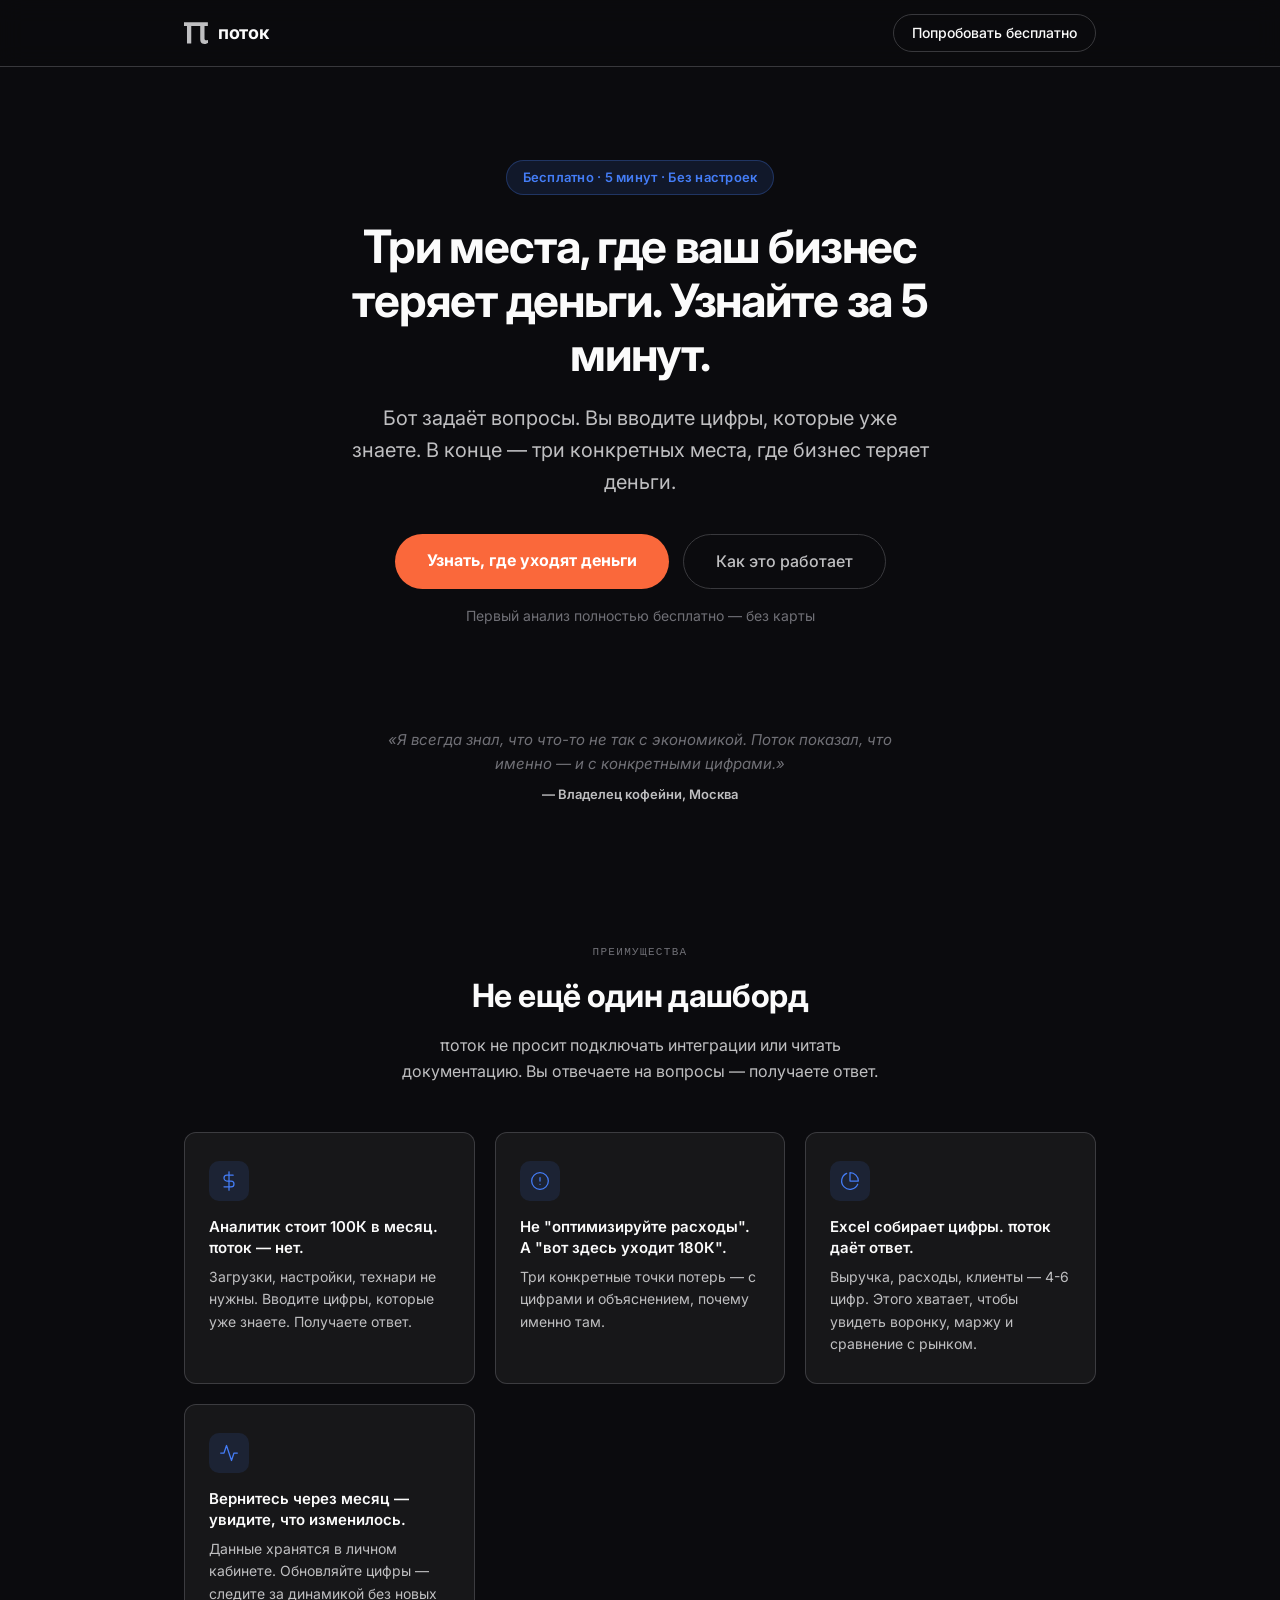
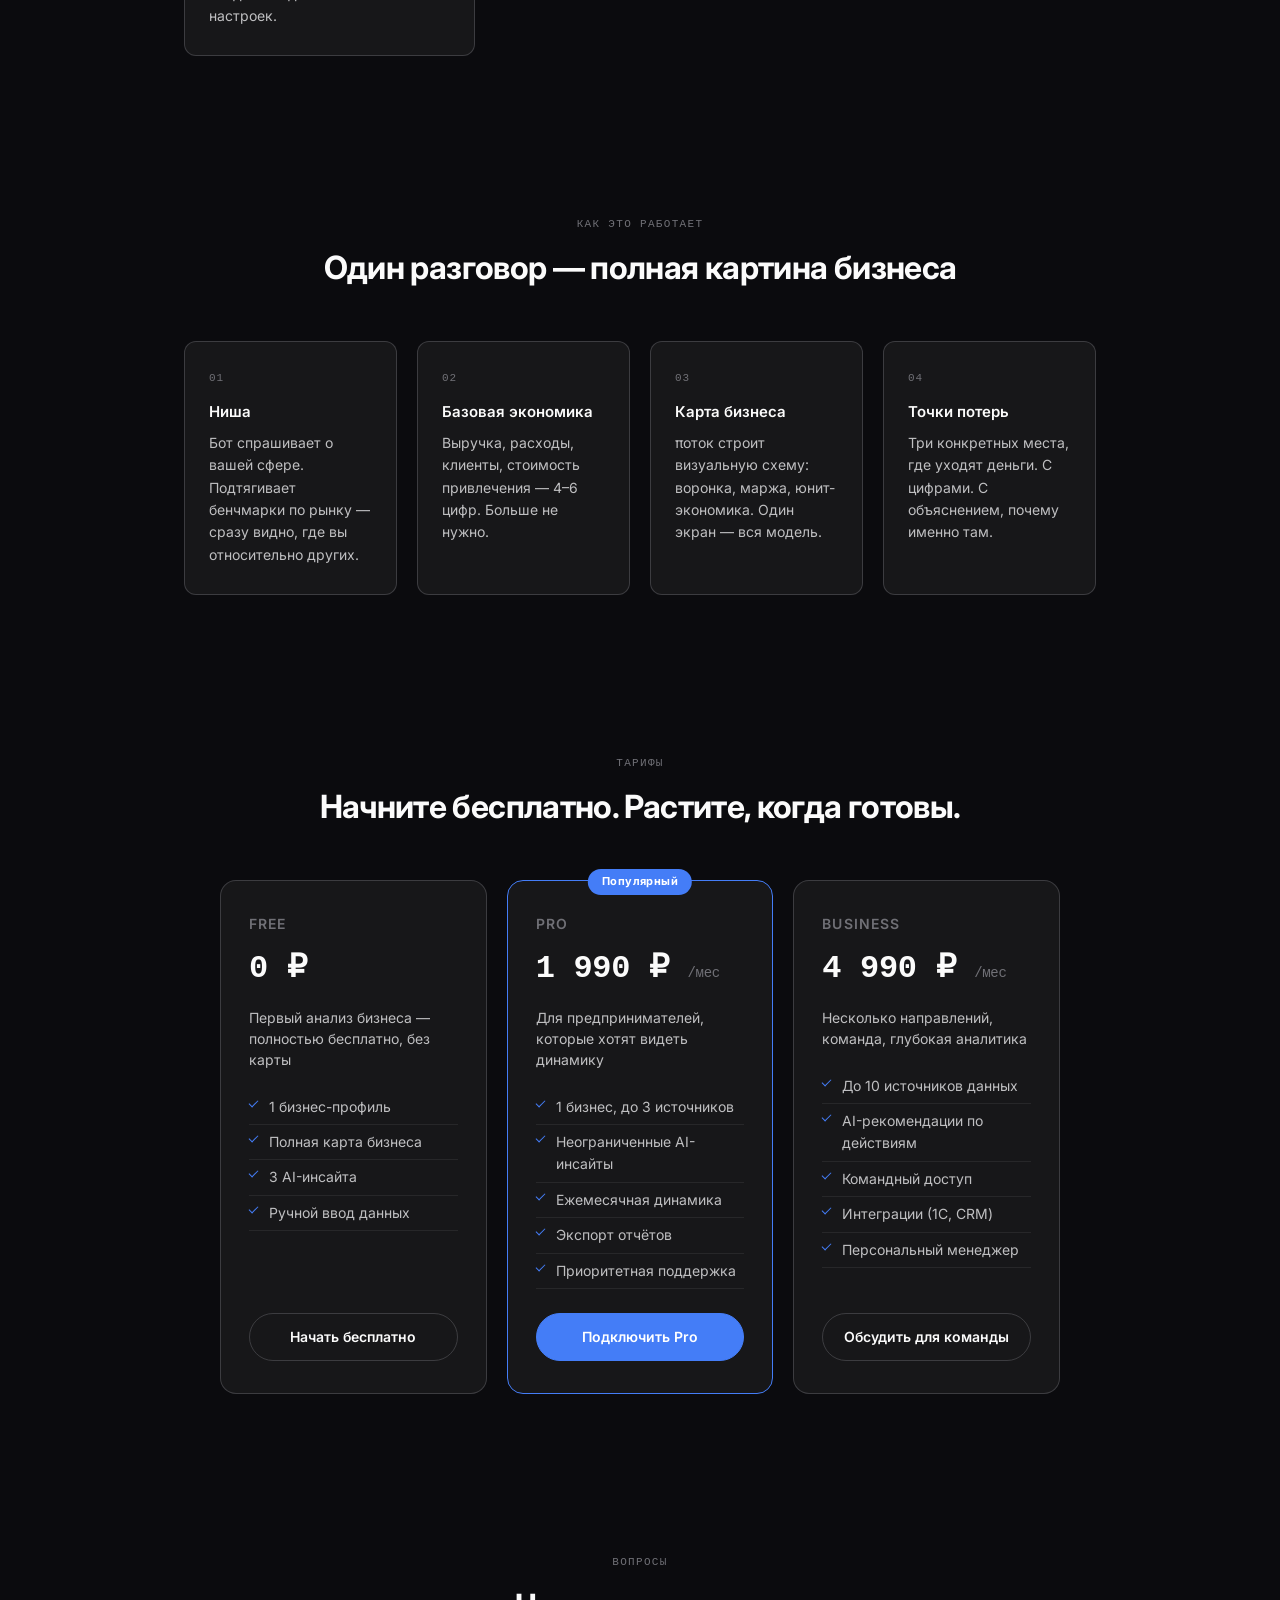
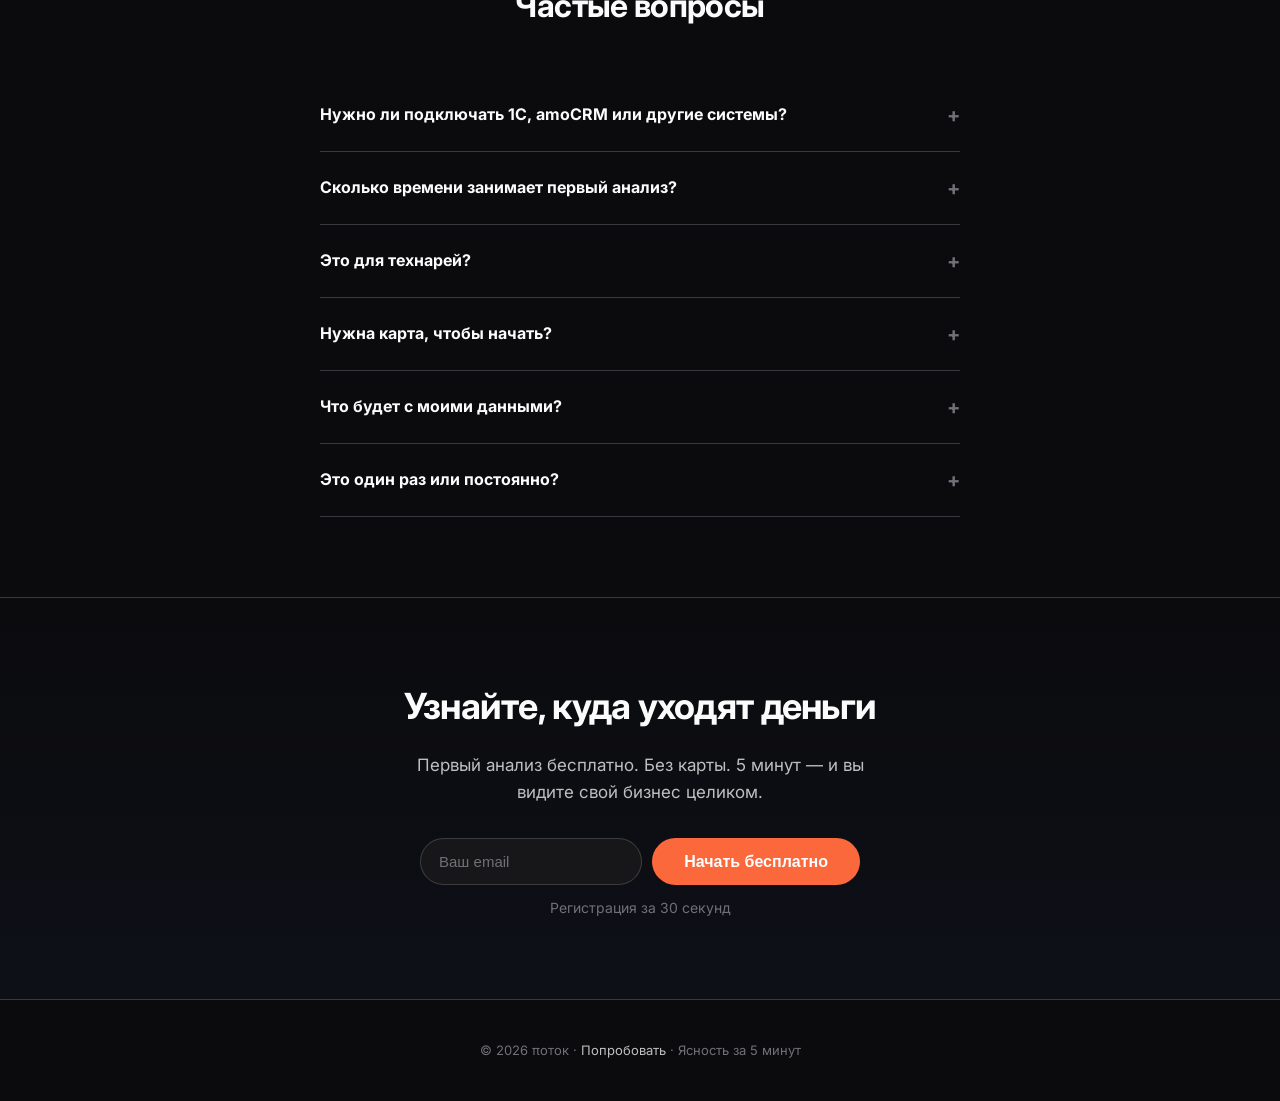
==== commit 2d5e069a: "copy: apply copywriter text improvements to landing - Fix brand name: поток → πоток (3 places) - Her" ====
--- a/landing.html
+++ b/landing.html
@@ -135,7 +135,7 @@
   <div class="container">
     <div class="hero-badge">Бесплатно · 5 минут · Без настроек</div>
     <h1>Три места, где ваш бизнес теряет деньги. Узнайте за 5 минут.</h1>
-    <p>Бот ведёт вас по вопросам. В конце — визуальная карта вашего бизнеса с точками потерь и цифрами.</p>
+    <p>Бот задаёт вопросы. Вы вводите цифры, которые уже знаете. В конце — три конкретных места, где бизнес теряет деньги.</p>
     <div class="hero-actions">
       <a href="potok.html" class="btn-primary">Узнать, где уходят деньги</a>
       <a href="#how" class="btn-secondary">Как это работает</a>
@@ -159,18 +159,18 @@
     <div class="benefits">
       <div class="benefit">
         <div class="benefit-icon"><svg width="20" height="20" viewBox="0 0 24 24" fill="none" stroke="var(--acc)" stroke-width="1.5" stroke-linecap="round" stroke-linejoin="round"><line x1="12" y1="1" x2="12" y2="23"/><path d="M17 5H9.5a3.5 3.5 0 0 0 0 7h5a3.5 3.5 0 0 1 0 7H6"/></svg></div>
-        <h3>Аналитик стоит 100К в месяц. поток — нет.</h3>
+        <h3>Аналитик стоит 100К в месяц. πоток — нет.</h3>
         <p>Загрузки, настройки, технари не нужны. Вводите цифры, которые уже знаете. Получаете ответ.</p>
       </div>
       <div class="benefit">
         <div class="benefit-icon"><svg width="20" height="20" viewBox="0 0 24 24" fill="none" stroke="var(--acc)" stroke-width="1.5" stroke-linecap="round" stroke-linejoin="round"><circle cx="12" cy="12" r="10"/><line x1="12" y1="8" x2="12" y2="12"/><line x1="12" y1="16" x2="12.01" y2="16"/></svg></div>
         <h3>Не "оптимизируйте расходы". А "вот здесь уходит 180К".</h3>
-        <p>AI анализирует вашу модель и показывает три конкретные точки потерь — с цифрами и объяснением.</p>
+        <p>Три конкретные точки потерь — с цифрами и объяснением, почему именно там.</p>
       </div>
       <div class="benefit">
         <div class="benefit-icon"><svg width="20" height="20" viewBox="0 0 24 24" fill="none" stroke="var(--acc)" stroke-width="1.5" stroke-linecap="round" stroke-linejoin="round"><path d="M21.21 15.89A10 10 0 1 1 8 2.83"/><path d="M22 12A10 10 0 0 0 12 2v10z"/></svg></div>
-        <h3>Excel собирает цифры. поток даёт ответ.</h3>
-        <p>Выручка, расходы, клиенты — 4-6 цифр. Этого хватает, чтобы увидеть воронку, ROI и сравнение с нишей.</p>
+        <h3>Excel собирает цифры. πоток даёт ответ.</h3>
+        <p>Выручка, расходы, клиенты — 4-6 цифр. Этого хватает, чтобы увидеть воронку, маржу и сравнение с рынком.</p>
       </div>
       <div class="benefit">
         <div class="benefit-icon"><svg width="20" height="20" viewBox="0 0 24 24" fill="none" stroke="var(--acc)" stroke-width="1.5" stroke-linecap="round" stroke-linejoin="round"><polyline points="22 12 18 12 15 21 9 3 6 12 2 12"/></svg></div>
@@ -185,7 +185,7 @@
   <div class="container">
     <div class="sh">
       <div class="sh-label">Как это работает</div>
-      <h2>Один разговор — и вы знаете всё, что важно</h2>
+      <h2>Один разговор — полная картина бизнеса</h2>
     </div>
     <div class="steps">
       <div class="step">
@@ -201,7 +201,7 @@
       <div class="step">
         <div class="step-num"></div>
         <h4>Карта бизнеса</h4>
-        <p>πоток строит визуальную схему: воронка, ROI, юнит-экономика. Один экран — вся модель.</p>
+        <p>πоток строит визуальную схему: воронка, маржа, юнит-экономика. Один экран — вся модель.</p>
       </div>
       <div class="step">
         <div class="step-num"></div>
@@ -265,7 +265,7 @@
   <div class="container">
     <div class="sh">
       <div class="sh-label">Вопросы</div>
-      <h2>FAQ</h2>
+      <h2>Частые вопросы</h2>
     </div>
     <div class="faq">
       <div class="faq-item">
@@ -308,7 +308,7 @@
       <input type="email" name="email" placeholder="Ваш email" required>
       <button type="submit" class="btn-primary">Начать бесплатно</button>
     </form>
-    <div id="form-success" style="display:none;color:var(--acc);font-weight:600;font-size:17px;margin-top:16px">Спасибо! Мы свяжемся с вами в ближайшее время.</div>
+    <div id="form-success" style="display:none;color:var(--acc);font-weight:600;font-size:17px;margin-top:16px">Готово. Скоро напишем.</div>
     <div class="hero-meta" style="margin-top:12px">Регистрация за 30 секунд</div>
   </div>
 </section>
